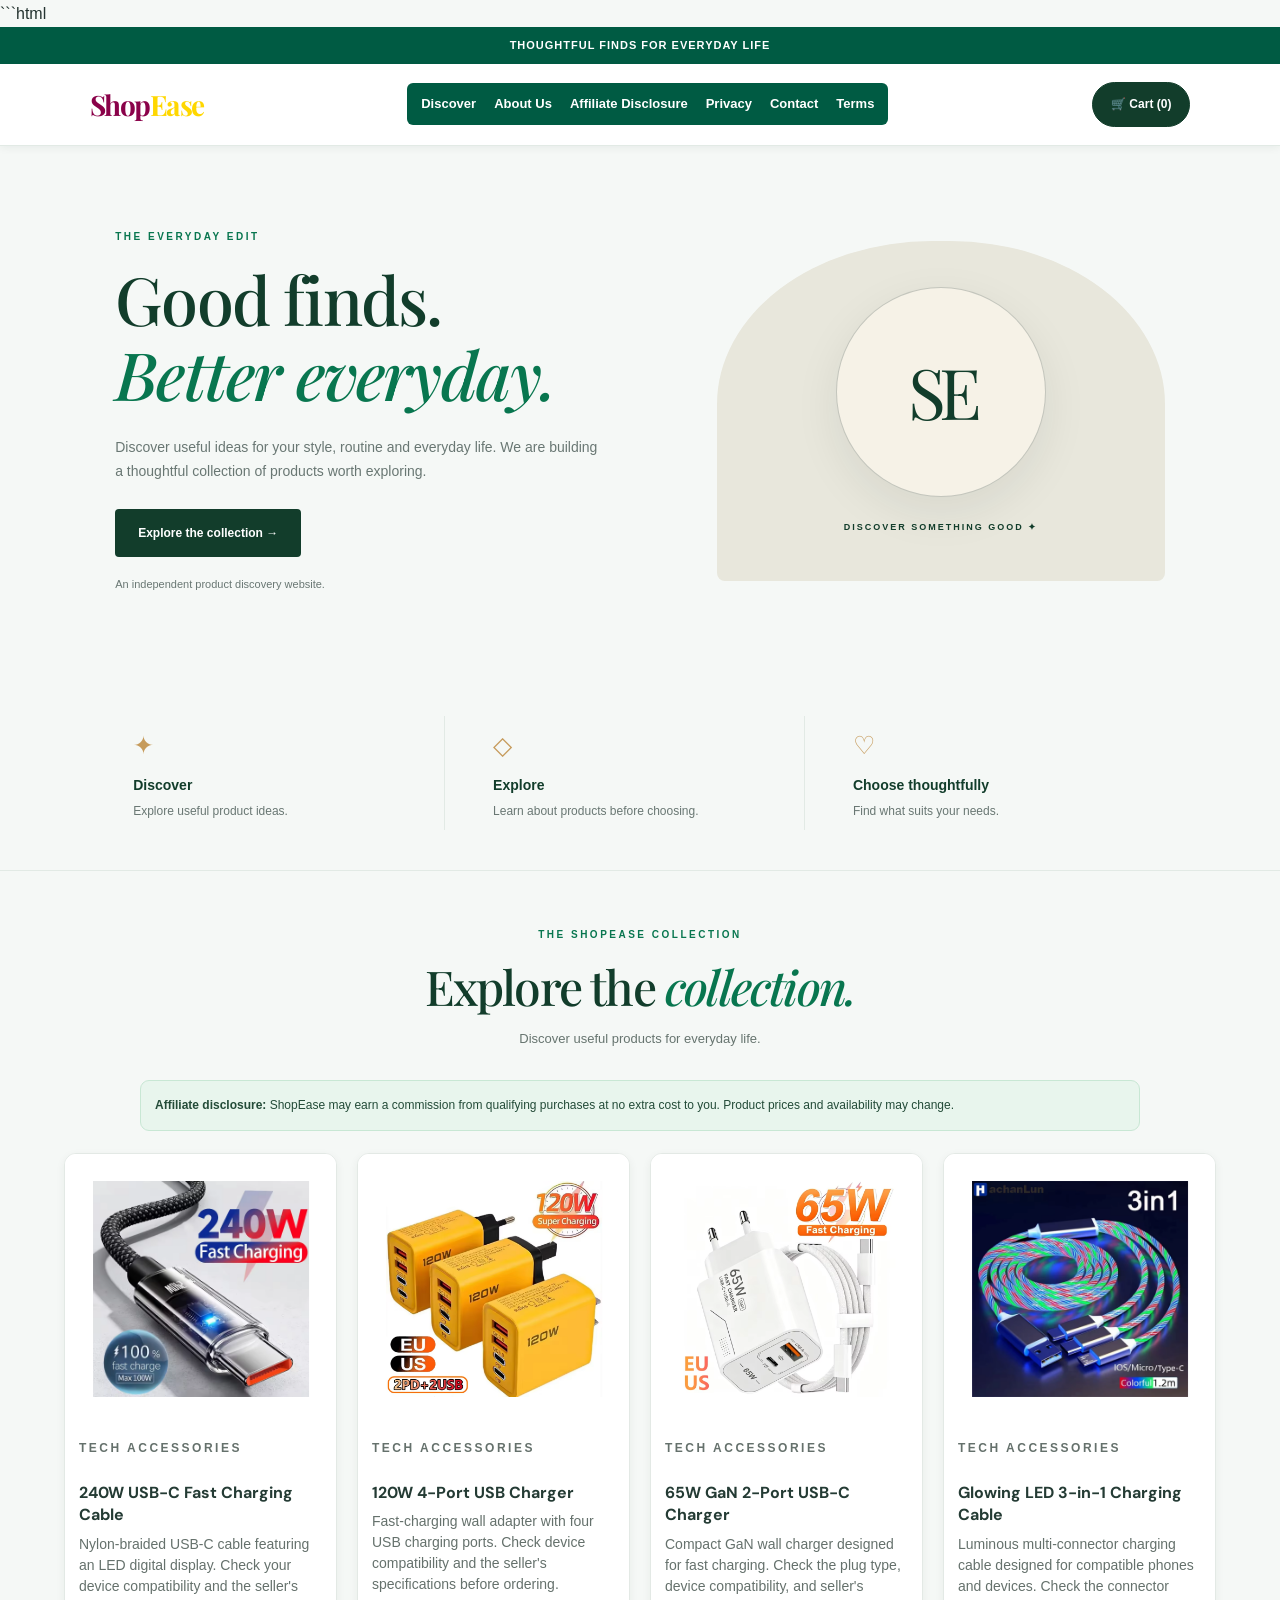
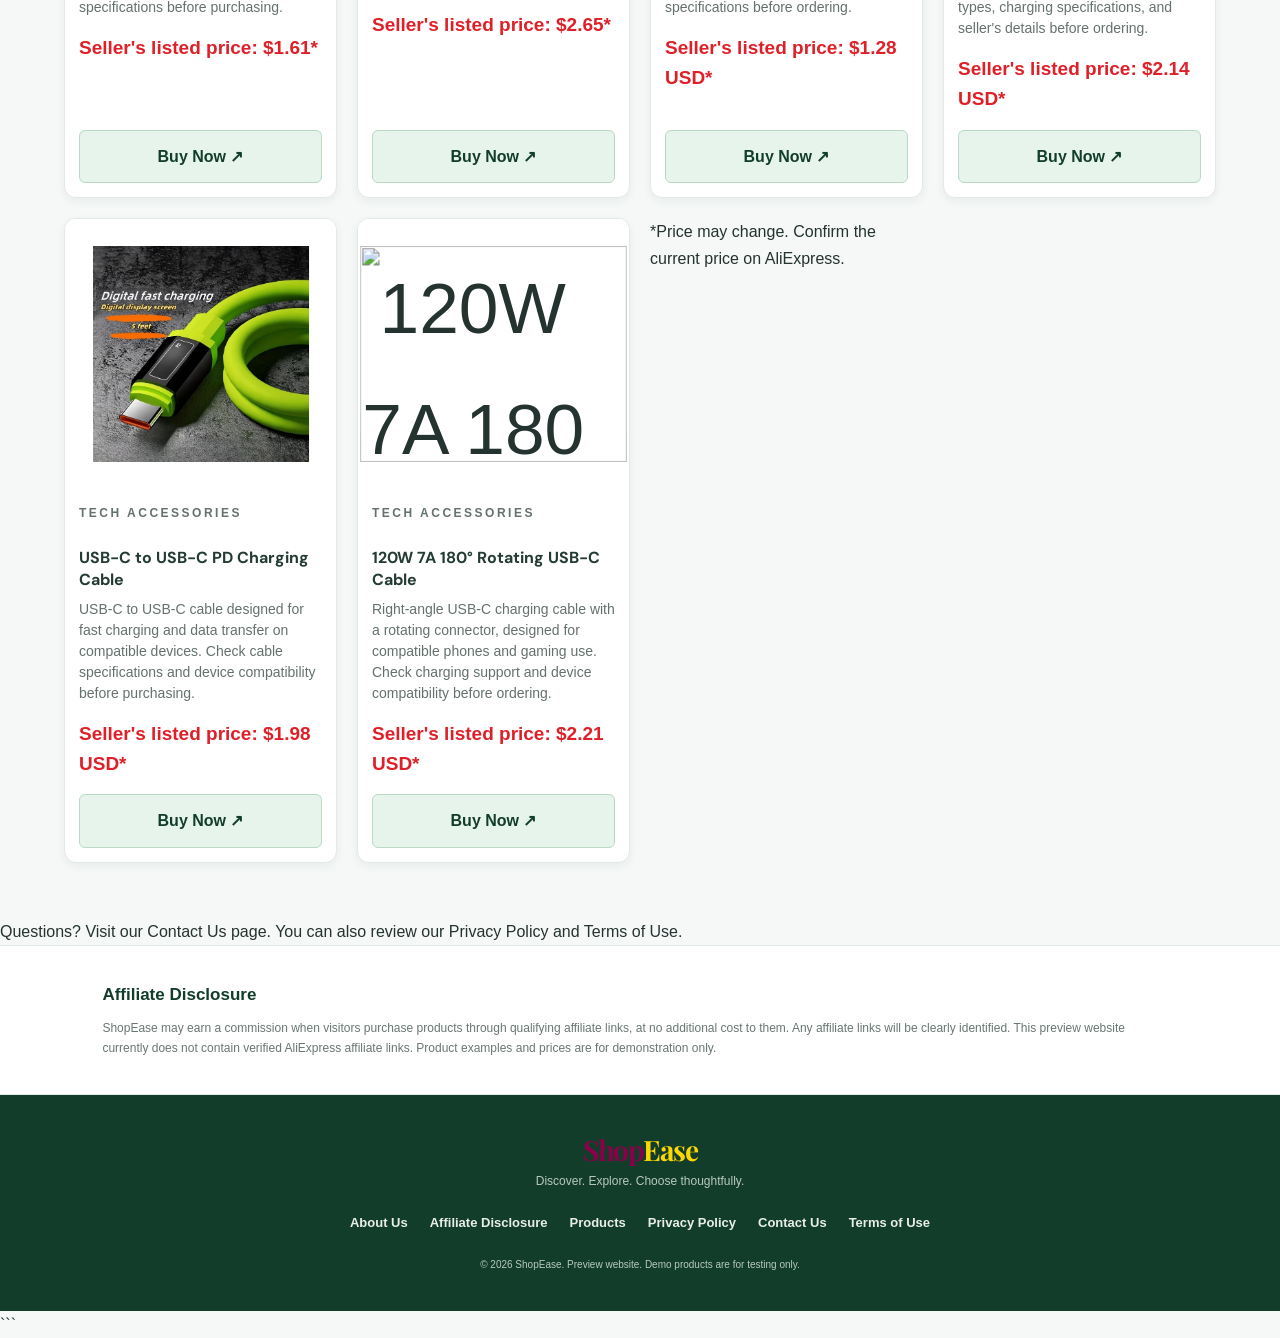
==== index.html @ 6c766655 "Refactor index.html for improved structure" ====
```html
<!DOCTYPE html>
<html lang="en">
<head>
  <meta charset="UTF-8">
  <meta name="viewport" content="width=device-width, initial-scale=1.0">
  <meta name="description" content="Discover useful everyday products with ShopEase. Explore thoughtfully and make informed shopping decisions.">
  <meta name="theme-color" content="#142b2a">
  <title>ShopEase | Discover Better Everyday</title>
  <link rel="stylesheet" href="style.css">
</head>
<body>

  <div class="announcement">
    THOUGHTFUL FINDS FOR EVERYDAY LIFE
  </div>

  <header class="site-header">
    <a class="brand" href="index.html" aria-label="ShopEase Home">
      Shop<span>Ease</span>
    </a>

    <nav aria-label="Main navigation">
      <a href="#products">Discover</a>
      <a href="#about">About Us</a>
      <a href="#disclosure">Affiliate Disclosure</a>
      <a href="privacy.html">Privacy</a>
      <a href="contact.html">Contact</a>
      <a href="terms.html">Terms</a>
    </nav>

    <button id="cart-button" type="button">
      🛒 Cart (<span id="cart-count">0</span>)
    </button>
  </header>

  <main id="home">

    <section class="hero">
      <div class="hero-copy">
        <p class="eyebrow">THE EVERYDAY EDIT</p>
        <h1>Good finds.<br><em>Better everyday.</em></h1>

        <p>
          Discover useful ideas for your style, routine and everyday life.
          We are building a thoughtful collection of products worth exploring.
        </p>

        <a class="primary-link" href="#products">
          Explore the collection →
        </a>

        <p class="hero-note">
          An independent product discovery website.
        </p>
      </div>

      <div class="hero-art" aria-label="ShopEase brand illustration">
        <div class="art-circle">
          <span>SE</span>
        </div>
        <p>DISCOVER SOMETHING GOOD ✦</p>
      </div>
    </section>

    <section class="benefits">
      <div>
        <span>✦</span>
        <h3>Discover</h3>
        <p>Explore useful product ideas.</p>
      </div>
      <div>
        <span>◇</span>
        <h3>Explore</h3>
        <p>Learn about products before choosing.</p>
      </div>
      <div>
        <span>♡</span>
        <h3>Choose thoughtfully</h3>
        <p>Find what suits your needs.</p>
      </div>
    </section>

   
<section class="products-section" id="products">
  <div class="section-heading">
    <p class="eyebrow">THE SHOPEASE COLLECTION</p>
    <h2>Explore the <em>collection.</em></h2>
    <p>Discover useful products for everyday life.</p>
  </div>

  <div class="demo-notice">
    <strong>Affiliate disclosure:</strong>
    ShopEase may earn a commission from qualifying purchases at no
    extra cost to you. Product prices and availability may change.
  </div>

 
<div class="products">

  <!-- Product 1 -->
  <article class="product-card">
    <div class="product-image">
      <img
        src="usb-c-fast-charging-cable.jpg..jpg"
        alt="USB-C nylon charging cable with digital display"
        loading="lazy"
      >
    </div>

    <div class="product-info">
      <p class="eyebrow">TECH ACCESSORIES</p>
      <h3>240W USB-C Fast Charging Cable</h3>

      <p>
        Nylon-braided USB-C cable featuring an LED digital display.
        Check your device compatibility and the seller's specifications
        before purchasing.
      </p>

      <p class="product-price">Seller's listed price: $1.61*</p>

      <a
        class="btn btn-primary"
        href="https://s.click.aliexpress.com/e/_c3KsYI2T"
        target="_blank"
        rel="sponsored nofollow noopener"
      >Buy Now ↗</a>
    </div>
  </article>

  <!-- Product 2 -->
  <article class="product-card">
    <div class="product-image">
      <img
        src="120w-usb-c-charger.jpg"
        alt="120W 4-Port USB Charger"
        loading="lazy"
      >
    </div>

    <div class="product-info">
      <p class="eyebrow">TECH ACCESSORIES</p>
      <h3>120W 4-Port USB Charger</h3>

      <p>
        Fast-charging wall adapter with four USB charging ports.
        Check device compatibility and the seller's specifications
        before ordering.
      </p>

      <p class="product-price">Seller's listed price: $2.65*</p>

      <a
        class="btn btn-primary"
        href="https://s.click.aliexpress.com/e/_c37En4wF"
        target="_blank"
        rel="sponsored nofollow noopener"
      >Buy Now ↗</a>
    </div>
  </article>

  <!-- Add the remaining product cards here, before this closing div -->

<article class="product-card">
  <div class="product-image">
    <img
      src="65w-gan-usb-c-charger.jpg"
      alt="65W GaN 2-Port USB-C Wall Charger"
      loading="lazy"
    >
  </div>

  <div class="product-info">
    <p class="eyebrow">TECH ACCESSORIES</p>
    <h3>65W GaN 2-Port USB-C Charger</h3>

    <p>
      Compact GaN wall charger designed for fast charging.
      Check the plug type, device compatibility, and seller's
      specifications before ordering.
    </p>

    <p class="product-price">Seller's listed price: $1.28 USD*</p>

    <a
      class="btn btn-primary"
      href="https://s.click.aliexpress.com/e/_c30pBwnN"
      target="_blank"
      rel="sponsored nofollow noopener"
    >Buy Now ↗</a>
  </div>
</article>

<article class="product-card">
  <div class="product-image">
   <img
  src="glowing-led-3-in-1-cable.jpg"
  alt="Glowing LED 3-in-1 Fast Charging Cable"
  loading="lazy"
>
  </div>

  <div class="product-info">
    <p class="eyebrow">TECH ACCESSORIES</p>
    <h3>Glowing LED 3-in-1 Charging Cable</h3>

    <p>
      Luminous multi-connector charging cable designed for
      compatible phones and devices. Check the connector types,
      charging specifications, and seller's details before ordering.
    </p>

    <p class="product-price">Seller's listed price: $2.14 USD*</p>

    <a
      class="btn btn-primary"
      href="https://s.click.aliexpress.com/e/_c3IHWozv"
      target="_blank"
      rel="sponsored nofollow noopener"
    >Buy Now ↗</a>
  </div>
</article>

<article class="product-card">
  <div class="product-image">
    <img
      src="usb-c-to-usb-c-pd-cable.png"
      alt="USB-C to USB-C PD Fast Charging Cable"
      loading="lazy"
    >
  </div>

  <div class="product-info">
    <p class="eyebrow">TECH ACCESSORIES</p>
    <h3>USB-C to USB-C PD Charging Cable</h3>

    <p>
      USB-C to USB-C cable designed for fast charging
      and data transfer on compatible devices.
      Check cable specifications and device compatibility
      before purchasing.
    </p>

    <p class="product-price">Seller's listed price: $1.98 USD*</p>

    <a
      class="btn btn-primary"
      href="https://s.click.aliexpress.com/e/_c3pUgsVD"
      target="_blank"
      rel="sponsored nofollow noopener"
    >Buy Now ↗</a>
  </div>
</article>

<!-- Product 6 -->
<article class="product-card">
  <div class="product-image">
    <img
      src="120w-180-degree-usb-c-cable.jpg"
      alt="120W 7A 180 Degree Rotating USB-C Cable"
      loading="lazy"
    >
  </div>

  <div class="product-info">
    <p class="eyebrow">TECH ACCESSORIES</p>
    <h3>120W 7A 180° Rotating USB-C Cable</h3>

    <p>
      Right-angle USB-C charging cable with a rotating connector,
      designed for compatible phones and gaming use.
      Check charging support and device compatibility before ordering.
    </p>

    <p class="product-price">Seller's listed price: $2.21 USD*</p>

    <a
      class="btn btn-primary"
      href="https://s.click.aliexpress.com/e/_c4lh3PcT"
      target="_blank"
      rel="sponsored nofollow noopener"
    >Buy Now ↗</a>
  </div>
</article>


        <p class="product-note">
          *Price may change. Confirm the current price on AliExpress.
        </p>
      </div>
    </article>
  </div>
</section>

      <p>
        Questions? Visit our <a href="contact.html">Contact Us</a> page.
        You can also review our
        <a href="privacy.html">Privacy Policy</a> and
        <a href="terms.html">Terms of Use</a>.
      </p>
    </section>

    <section class="disclosure-section" id="disclosure">
      <h2>Affiliate Disclosure</h2>

      <p>
        ShopEase may earn a commission when visitors purchase products
        through qualifying affiliate links, at no additional cost to them.
        Any affiliate links will be clearly identified.
        This preview website currently does not contain verified
        AliExpress affiliate links. Product examples and prices are
        for demonstration only.
      </p>
    </section>

  </main>

  <aside class="cart-panel" id="cart-panel" hidden>
    <div class="cart-heading">
      <h2>Your Demo Cart</h2>
      <button id="close-cart" type="button" aria-label="Close cart">×</button>
    </div>

    <p class="cart-notice">
      This is a demonstration cart. Checkout and purchases are not available.
    </p>

    <div id="cart-items">Your cart is empty.</div>

    <h3>Total: <span id="cart-total">TSh 0</span></h3>

    <button id="continue-shopping" type="button">
      Continue exploring
    </button>
  </aside>

  <div id="cart-backdrop" class="cart-backdrop" hidden></div>

  <footer class="site-footer">
   
<a class="brand" href="index.html" aria-label="ShopEase Home">
  Shop<span>Ease</span>
</a>


    <p>Discover. Explore. Choose thoughtfully.</p>

    <div class="footer-links">
      <a href="index.html#about">About Us</a>
      <a href="index.html#disclosure">Affiliate Disclosure</a>
      <a href="index.html#products">Products</a>
      <a href="privacy.html">Privacy Policy</a>
      <a href="contact.html">Contact Us</a>
      <a href="terms.html">Terms of Use</a>
    </div>

    <small>
      © 2026 ShopEase. Preview website. Demo products are for testing only.
    </small>
  </footer>

  <script src="script.js"></script>
</body>
</html>
```
---- style.css ----
@import url('https://fonts.googleapis.com/css2?family=DM+Sans:wght@400;500;600;700&family=Playfair+Display:ital,wght@0,500;0,600;0,700;1,500;1,600&display=swap');

:root {
  --sugar: #f1f8dd;
  --teal: #477d70;
  --lemon: #ecbc6b;
  --white: #f7efda;
  --text: #243330;
  --muted: #697773;
  --line: #035352;
  --green: #0f372f;
  --shadow: 0 18px 45px rgba(20, 43, 42, 0.09);
}

* {
  box-sizing: border-box;
  margin: 0;
  padding: 0;
}

html {
  scroll-behavior: smooth;
  scroll-padding-top: 90px;
}

body {
  background: var(--white);
  color: var(--text);
  font-family: "DM Sans", sans-serif;
  line-height: 1.7;
}

a {
  color: inherit;
  text-decoration: none;
}

button {
  font: inherit;
  cursor: pointer;
}

.announcement {
  padding: 9px 16px;
  background: var(--sugar);
  color: #f1f8dd;
  text-align: center;
  font-size: 10px;
  font-weight: 700;
  letter-spacing: 2px;
}

.site-header {
  min-height: 82px;
  padding: 18px 7%;
  display: flex;
  align-items: center;
  justify-content: space-between;
  gap: 25px;
  border-bottom: 1px solid var(--line);
  background: var(--white);
  position: sticky;
  top: 0;
  z-index: 10;
}

.brand {
  font-size: 27px;
  font-weight: 700;
  letter-spacing: -1.5px;
  color: var(--navy);
}

.brand span {
  color: var(--teal);
}

.site-header nav {
  display: flex;
  align-items: center;
  gap: 30px;
}

.site-header nav a,
.site-footer a:not(.brand) {
  font-size: 13px;
  font-weight: 600;
  transition: color 0.2s ease;
}

.site-header nav a:hover,
.site-footer a:hover {
  color: var(--teal);
}

#cart-button {
  border: 1px solid var(--navy);
  border-radius: 30px;
  background: var(--navy);
  color: var(--white);
  padding: 11px 18px;
  font-size: 12px;
  font-weight: 700;
}

.hero {
  min-height: 530px;
  padding: 75px 9%;
  display: grid;
  grid-template-columns: 1.1fr 0.9fr;
  align-items: center;
  gap: 55px;
  background: var(--cream);
}

.hero-copy {
  max-width: 600px;
}

.eyebrow {
  color: var(--teal);
  font-size: 10px;
  font-weight: 700;
  letter-spacing: 2.5px;
  margin-bottom: 17px;
}

.hero h1,
.section-heading h2,
.about-section h2 {
  color: var(--navy);
  font-family: "Playfair Display", Georgia, serif;
  font-size: clamp(42px, 5.2vw, 68px);
  font-weight: 500;
  letter-spacing: -1.8px;
  line-height: 1.12;
}

.hero h1 em,
.section-heading h2 em,
.about-section h2 em {
  color: var(--teal);
  font-weight: 500;
}

.hero-copy > p:not(.eyebrow):not(.hero-note) {
  max-width: 490px;
  margin: 25px 0;
  color: var(--muted);
  font-size: 14px;
}

.primary-link {
  display: inline-block;
  padding: 14px 23px;
  border-radius: 4px;
  background: var(--navy);
  color: var(--white);
  font-size: 12px;
  font-weight: 700;
  transition: background 0.2s, transform 0.2s;
}

.primary-link:hover {
  background: var(--teal);
  transform: translateY(-2px);
}

.hero-note {
  margin-top: 18px;
  color: var(--muted);
  font-size: 11px;
}

.hero-art {
  min-height: 340px;
  display: flex;
  flex-direction: column;
  justify-content: center;
  align-items: center;
  border-radius: 48% 48% 8px 8px;
  background: #e8e7dc;
  overflow: hidden;
}

.art-circle {
  width: 210px;
  height: 210px;
  display: grid;
  place-items: center;
  border: 1px solid rgba(20, 43, 42, 0.22);
  border-radius: 50%;
  background: #f6f2e7;
  box-shadow: 0 15px 45px rgba(20, 43, 42, 0.08);
}

.art-circle span {
  color: var(--navy);
  font-family: "Playfair Display", Georgia, serif;
  font-size: 70px;
  letter-spacing: -7px;
}

.hero-art > p {
  margin-top: 23px;
  color: var(--navy);
  font-size: 9px;
  font-weight: 700;
  letter-spacing: 2px;
}

.benefits {
  display: grid;
  grid-template-columns: repeat(3, 1fr);
  gap: 30px;
  padding: 40px 9%;
  border-bottom: 1px solid var(--line);
}

.benefits > div {
  padding: 8px 18px;
  border-right: 1px solid var(--line);
}

.benefits > div:last-child {
  border-right: none;
}

.benefits span {
  color: var(--gold);
  font-size: 25px;
}

.benefits h3 {
  margin: 8px 0 3px;
  color: var(--navy);
  font-size: 14px;
}

.benefits p {
  color: var(--muted);
  font-size: 12px;
}

.products-section {
  padding: 85px 7%;
  background: #fff;
}

.section-heading {
  max-width: 690px;
  margin: 0 auto 30px;
  text-align: center;
}

.section-heading h2,
.about-section h2 {
  font-size: clamp(34px, 4vw, 48px);
}

.section-heading > p:last-child {
  margin-top: 15px;
  color: var(--muted);
  font-size: 13px;
}

.demo-notice {
  max-width: 1000px;
  margin: 0 auto 28px;
  padding: 14px 18px;
  border: 1px solid #e7dcc6;
  border-radius: 5px;
  background: #fbf7ed;
  color: #64543a;
  font-size: 12px;
}

.products {
  display: grid;
  grid-template-columns: repeat(3, minmax(0, 1fr));
  gap: 25px;
  max-width: 1200px;
  margin: 0 auto;
}

.product-card {
  overflow: hidden;
  border: 1px solid var(--line);
  border-radius: 7px;
  background: var(--white);
  transition: transform 0.25s, box-shadow 0.25s;
}

.product-card:hover {
  transform: translateY(-5px);
  box-shadow: var(--shadow);
}

.product-image {
  min-height: 210px;
  padding: 25px;
  display: flex;
  align-items: center;
  justify-content: center;
  background: var(--cream);
  font-size: 66px;
}

.product-image img {
  width: 100%;
  height: 190px;
  object-fit: contain;
}

.product-info {
  padding: 21px;
}

.product-category {
  color: var(--teal);
  font-size: 10px;
  font-weight: 700;
  letter-spacing: 1.5px;
  text-transform: uppercase;
}

.product-info h3 {
  margin: 7px 0;
  color: var(--navy);
  font-family: "Playfair Display", Georgia, serif;
  font-size: 22px;
  line-height: 1.35;
}

.product-info p {
  color: var(--muted);
  font-size: 12px;
}

.product-price {
  margin: 15px 0;
  color: var(--navy);
  font-size: 18px;
  font-weight: 700;
}

.add-to-cart {
  width: 100%;
  padding: 12px;
  border: 1px solid var(--navy);
  border-radius: 4px;
  background: var(--navy);
  color: var(--white);
  font-size: 12px;
  font-weight: 700;
  transition: background 0.2s;
}

.add-to-cart:hover {
  background: var(--teal);
  border-color: var(--teal);
}

.about-section {
  padding: 85px 10%;
  background: var(--cream);
  text-align: center;
}

.about-section > p:not(.eyebrow) {
  max-width: 730px;
  margin: 22px auto 0;
  color: var(--muted);
  font-size: 14px;
}

.disclosure-section {
  padding: 35px 8%;
  border-top: 1px solid var(--line);
  border-bottom: 1px solid var(--line);
  background: #fff;
}

.disclosure-section h2 {
  margin-bottom: 8px;
  color: var(--navy);
  font-size: 17px;
}

.disclosure-section p {
  max-width: 1050px;
  color: var(--muted);
  font-size: 12px;
}

.cart-panel {
  position: fixed;
  top: 0;
  right: 0;
  z-index: 30;
  width: min(420px, 100%);
  height: 100vh;
  padding: 27px;
  overflow-y: auto;
  background: var(--white);
  box-shadow: -15px 0 45px rgba(0, 0, 0, 0.12);
}

.cart-heading {
  display: flex;
  align-items: center;
  justify-content: space-between;
  gap: 20px;
}

.cart-heading h2 {
  color: var(--navy);
  font-family: "Playfair Display", Georgia, serif;
}

#close-cart {
  border: none;
  background: transparent;
  color: var(--navy);
  font-size: 30px;
}

.cart-notice {
  margin: 17px 0;
  padding: 12px;
  border-radius: 4px;
  background: var(--cream);
  color: var(--muted);
  font-size: 11px;
}

#cart-items {
  padding: 15px 0;
  color: var(--muted);
  font-size: 13px;
}

.cart-item {
  display: flex;
  justify-content: space-between;
  align-items: center;
  gap: 15px;
  padding: 13px 0;
  border-bottom: 1px solid var(--line);
}

.cart-item h4 {
  color: var(--navy);
  font-size: 13px;
}

.cart-item p {
  color: var(--muted);
  font-size: 12px;
}

.cart-item button {
  padding: 5px 9px;
  border: 1px solid var(--line);
  border-radius: 4px;
  background: white;
  color: var(--navy);
}

.cart-panel > h3 {
  margin: 18px 0;
  color: var(--navy);
  font-size: 15px;
}

#continue-shopping {
  width: 100%;
  padding: 12px;
  border: none;
  border-radius: 4px;
  background: var(--navy);
  color: white;
  font-weight: 700;
}

.cart-backdrop:not([hidden]) {
  position: fixed;
  inset: 0;
  z-index: 20;
  display: block;
  background: rgba(12, 25, 24, 0.42);
}

.site-footer {
  padding: 38px 7%;
  background: var(--navy);
  color: #e9eee9;
  text-align: center;
}

.site-footer .brand {
  color: var(--white);
}

.site-footer .brand span {
  color: #a6c6b7;
}

.site-footer > p {
  margin: 5px 0 17px;
  color: #b9c9c2;
  font-size: 12px;
}

.site-footer > div {
  display: flex;
  justify-content: center;
  flex-wrap: wrap;
  gap: 22px;
  margin-bottom: 22px;
}

.site-footer a:not(.brand) {
  color: #e9eee9;
}

.site-footer small {
  color: #b9c9c2;
  font-size: 10px;
}

[hidden] {
  display: none !important;
}

@media (max-width: 850px) {
  .site-header {
    padding: 16px 5%;
    flex-wrap: wrap;
  }

  .site-header nav {
    order: 3;
    width: 100%;
    justify-content: center;
    gap: 22px;
  }

  .hero {
    padding: 60px 7%;
    gap: 30px;
  }

  .hero-art {
    min-height: 280px;
  }

  .art-circle {
    width: 160px;
    height: 160px;
  }

  .art-circle span {
    font-size: 55px;
  }

  .products {
    grid-template-columns: repeat(2, minmax(0, 1fr));
  }
}

@media (max-width: 560px) {
  .announcement {
    font-size: 8px;
    letter-spacing: 1.4px;
  }

  .site-header {
    gap: 12px;
  }

  .brand {
    font-size: 24px;
  }

  #cart-button {
    padding: 9px 12px;
  }

  .site-header nav {
    gap: 15px;
  }

  .site-header nav a {
    font-size: 11px;
  }

  .hero {
    grid-template-columns: 1fr;
    padding: 48px 7%;
  }

  .hero h1 {
    font-size: 48px;
  }

  .hero-art {
    min-height: 250px;
    border-radius: 45% 45% 6px 6px;
  }

  .benefits {
    grid-template-columns: 1fr;
    gap: 12px;
    padding: 30px 7%;
  }

  .benefits > div {
    padding: 12px 5px;
    border-right: none;
    border-bottom: 1px solid var(--line);
  }

  .benefits > div:last-child {
    border-bottom: none;
  }

  .products-section {
    padding: 55px 6%;
  }

  .products {
    grid-template-columns: 1fr;
  }

  .product-image {
    min-height: 190px;
  }

  .about-section {
    padding: 60px 7%;
  }

  .disclosure-section {
    padding: 30px 7%;
  }

  .site-footer {
    padding: 35px 6%;
  }
}
```css
/* ShopEase premium legal pages and shared footer */

.legal-page {
  width: min(900px, calc(100% - 40px));
  margin: 0 auto;
  padding: 76px 0 88px;
  color: var(--text, #263431);
  line-height: 1.8;
}

.legal-page > .eyebrow {
  color: var(--teal, #477d70);
  font-size: 0.78rem;
  font-weight: 700;
  letter-spacing: 0.16em;
  text-transform: uppercase;
}

.legal-page h1 {
  margin: 12px 0 16px;
  color: var(--navy, #142b2a);
  font-family: "Playfair Display", Georgia, serif;
  font-size: clamp(2.5rem, 6vw, 4.5rem);
  line-height: 1.12;
}

.legal-page h1 em {
  color: var(--teal, #477d70);
  font-weight: 400;
}

.legal-page > p {
  margin: 18px 0;
}

.legal-page h2 {
  margin: 38px 0 10px;
  color: var(--navy, #142b2a);
  font-family: "Playfair Display", Georgia, serif;
  font-size: clamp(1.35rem, 3vw, 1.8rem);
  line-height: 1.35;
}

.legal-page h3 {
  color: var(--navy, #142b2a);
}

.legal-page ul {
  padding-left: 24px;
}

.legal-page li {
  margin: 8px 0;
}

.legal-page a:not(.primary-link) {
  color: var(--teal, #477d70);
  text-decoration-thickness: 1px;
  text-underline-offset: 4px;
}

.legal-page a:not(.primary-link):hover {
  color: var(--gold, #c69b5b);
}

.legal-page section {
  margin: 32px 0;
}

.legal-page .primary-link {
  display: inline-block;
  margin-top: 16px;
}

.footer-links {
  display: flex;
  flex-wrap: wrap;
  justify-content: center;
  gap: 12px 24px;
  margin: 20px 0;
}

.footer-links a {
  text-decoration: none;
  transition: color 0.2s ease;
}

.footer-links a:hover {
  color: var(--gold, #c69b5b);
}

.site-footer .brand {
  display: inline-block;
  text-decoration: none;
}

.site-footer small {
  display: block;
  line-height: 1.7;
}

.site-header nav a {
  text-underline-offset: 5px;
}

.brand span {
  color: var(--gold, #c69b5b);
}

.contact-page section {
  padding: 8px 0 20px;
  border-bottom: 1px solid var(--line, #e4e6e0);
}

@media (max-width: 700px) {
  .legal-page {
    width: calc(100% - 32px);
    padding: 48px 0 60px;
  }

  .site-header {
    flex-wrap: wrap;
    gap: 14px;
  }

  .site-header nav {
    display: flex;
    flex-wrap: wrap;
    gap: 10px 16px;
  }

  .footer-links {
    gap: 14px 18px;
  }
}
```
.brand-logo {
  display: block;
  width: 155px;
  max-width: 100%;
  height: auto;
}

.site-header .brand,
.site-footer .brand {
  display: inline-flex;
  align-items: center;
  text-decoration: none;
}

@media (max-width: 480px) {
  .brand-logo {
    width: 165px;
  }
}

/* ShopEase logo sizing on all pages */
.site-header .brand-logo,
.site-footer .brand-logo,
.legal-page .brand-logo {
  display: block;
  width: 120px;
  max-width: 100%;
  height: auto;
  object-fit: contain;
}

/* Keep logo aligned correctly */
.site-header .brand,
.site-footer .brand {
  display: inline-flex;
  align-items: center;
  flex-shrink: 0;
}

/* Smaller logo on mobile screens */
@media (max-width: 480px) {
  .site-header .brand-logo,
  .site-footer .brand-logo,
  .legal-page .brand-logo {
    width: 135px;
  }
}

/* ShopEase logo - clean and consistent */
.site-header .brand,
.site-footer .brand,
.legal-page .brand {
  display: inline-flex;
  align-items: center;
  justify-content: flex-start;
  width: auto;
  height: auto;
  padding: 0;
  margin: 0;
  border: 0;
  outline: 0;
  background: transparent;
  text-decoration: none;
  flex-shrink: 0;
}

.site-header .brand-logo,
.site-footer .brand-logo,
.legal-page .brand-logo {
  display: block;
  width: 165px;
  height: auto;
  max-width: 100%;
  object-fit: contain;
  border: 0;
  outline: 0;
  box-shadow: none;
}

@media (max-width: 480px) {
  .site-header .brand-logo,
  .site-footer .brand-logo,
  .legal-page .brand-logo {
    width: 135px;
  }
}

/* ShopEase text-only brand */
.site-header .brand,
.site-footer .brand,
.legal-page .brand {
  display: inline-flex;
  align-items: center;
  width: auto;
  height: auto;
  padding: 0;
  border: none;
  outline: none;
  background: transparent;
  box-shadow: none;
  text-decoration: none;
  font-family: "Playfair Display", Georgia, serif;
  font-size: 28px;
  font-weight: 700;
  line-height: 1.2;
  color: #142b2a;
}

.site-header .brand span,
.site-footer .brand span,
.legal-page .brand span {
  color: #c69b5b;
}

.site-header .brand-logo,
.site-footer .brand-logo,
.legal-page .brand-logo {
  display: none;
}

@media (max-width: 480px) {
  .site-header .brand,
  .site-footer .brand,
  .legal-page .brand {
    font-size: 24px;
  }
}

/* ShopEase brand - midnight merlot text for better contrast */
.site-header .brand,
.site-footer .brand,
.legal-page .brand {
  color: #8a0149 !important;
  text-decoration: none;
}

/* Make ShopEase product images larger */
.product-image {
  width: 100%;
  min-height: 280px;
  display: flex;
  align-items: center;
  justify-content: center;
  overflow: hidden;
}

.product-image img {
  width: 100%;
  height: 280px;
  object-fit: contain;
  display: block;
  transform: scale(1.15);
}

.site-header .brand span,
.site-footer .brand span,
.legal-page .brand span {
  color: #FFD700 !important;
}

/* ShopEase price: bold red */
.product-price {
  color: #e00000 !important;
  font-weight: 1000 !important;
}

/* Buy Now: bold mandarin orange */
.product-info .btn {
  color: #eb6637 !important;
  font-weight: 1000 !important;
}

/* ===== ShopEase Premium Store Design ===== */

:root {
  --shop-green: #005b43;
  --shop-dark-green: #123d2b;
  --shop-bright-green: #078746;
  --shop-red: #e51b23;
  --shop-cream: #f7f9f8;
  --shop-border: #e2ece8;
}

/* Main background */
body {
  background: var(--shop-cream);
  color: #f3e8bc;
  font-family: Arial, Helvetica, sans-serif;
}

/* Header */
.site-header {
  background: #ffffff;
  border-bottom: 1px solid var(--shop-border);
  box-shadow: 0 2px 8px rgba(0, 50, 35, 0.06);
}

/* Navigation links */
nav,
.site-nav {
  background: var(--shop-green);
}

nav a,
.site-nav a {
  color: #ffffff;
  font-weight: 700;
  text-decoration: none;
}

nav a:hover,
.site-nav a:hover {
  color: #a7f3c4;
}

/* Product section */
.products-section {
  padding: 36px 20px;
}

.section-heading h2 {
  color: var(--shop-dark-green);
}

.section-heading > p:not(.eyebrow) {
  color: #66746f;
}

/* Product grid */
.products,
#product-list {
  display: grid;
  grid-template-columns: repeat(4, minmax(0, 1fr));
  gap: 18px;
  align-items: stretch;
}

/* Product cards */
.product-card {
  background: #ffffff;
  border: 1px solid var(--shop-border);
  border-radius: 12px;
  overflow: hidden;
  box-shadow: 0 3px 12px rgba(0, 65, 45, 0.06);
  transition: transform 0.2s ease, box-shadow 0.2s ease;
}

.product-card:hover {
  transform: translateY(-3px);
  box-shadow: 0 8px 22px rgba(0, 65, 45, 0.12);
}

/* Product images */
.product-image {
  background: #ffffff;
  width: 100%;
  min-height: 220px;
  display: flex;
  justify-content: center;
  align-items: center;
  overflow: hidden;
}

.product-image img {
  width: 100%;
  height: 220px;
  object-fit: contain;
  display: block;
  transform: scale(1.08);
}

/* Product information */
.product-info {
  padding: 14px;
}

.product-info h3 {
  color: #243b34;
  font-size: 16px;
  line-height: 1.45;
  font-weight: 700;
}

.product-info p {
  line-height: 1.6;
}

/* Price: bold red */
.product-price {
  color: var(--shop-red) !important;
  font-size: 20px;
  font-weight: 800 !important;
}

/* Buy Now: bold latte froth */
.product-info .btn,
.product-info a.btn {
  display: inline-block;
  background: var(--shop-bright-green);
  color: #123d2b !important;
  font-weight: 800 !important;
  text-align: center;
  text-decoration: none;
  border-radius: 7px;
  padding: 12px 18px;
  transition: background 0.2s ease;
}

.product-info .btn:hover,
.product-info a.btn:hover {
  background: #c9f2d9;
}

/* Notices */
.demo-notice {
  background: #e8f5ed;
  border: 1px solid #c8e7d4;
  border-radius: 9px;
  padding: 14px;
  color: #234b38;
  margin-bottom: 22px;
}

/* Mobile layout */
@media (max-width: 1000px) {
  .products,
  #product-list {
    grid-template-columns: repeat(3, minmax(0, 1fr));
  }
}

@media (max-width: 700px) {
  .products,
  #product-list {
    grid-template-columns: repeat(2, minmax(0, 1fr));
    gap: 12px;
  }

  .products-section {
    padding: 24px 12px;
  }

  .product-image,
  .product-image img {
    min-height: 160px;
    height: 160px;
  }

  .product-info {
    padding: 10px;
  }

  .product-info h3 {
    font-size: 14px;
  }

  .product-price {
    font-size: 17px;
  }
}

/* ===== ShopEase final style corrections ===== */

:root {
  --white: #ffffff;
  --cream: #f5f8f6;
  --navy: #123d2b;
  --teal: #08764f;
  --green: #005b43;
  --gold: #c69b5b;
  --text: #243330;
  --muted: #697773;
  --line: #e2eae5;
}

/* Clean white and light background */
body {
  background: #f5f8f6;
  color: #243330;
}

/* Top announcement bar */
.announcement {
  background: #005b43;
  color: #ffffff;
  font-size: 11px;
  letter-spacing: 1px;
}

/* White header and green navigation */
.site-header {
  background: #ffffff;
  border-bottom: 1px solid #e2eae5;
}

.site-header nav {
  background: #005b43;
  padding: 10px 14px;
  border-radius: 6px;
  gap: 18px;
}

.site-header nav a {
  color: #ffffff;
  font-weight: 700;
}

.site-header nav a:hover {
  color: #c9f2d9;
}

/* Product collection layout */
.products-section {
  background: #f5f8f6;
  padding: 55px 5%;
}

.products {
  grid-template-columns: repeat(4, minmax(0, 1fr));
  gap: 18px;
  max-width: 1400px;
}

.product-card {
  background: #ffffff;
  border: 1px solid #e3e9e5;
  border-radius: 8px;
  box-shadow: 0 3px 10px rgba(0, 50, 35, 0.06);
}

.product-card:hover {
  transform: translateY(-3px);
  box-shadow: 0 7px 18px rgba(0, 50, 35, 0.12);
}

/* Product photos */
.product-image {
  background: #ffffff;
  min-height: 230px;
  padding: 12px;
}

.product-image img {
  width: 100%;
  height: 230px;
  object-fit: contain;
  transform: scale(1.08);
}

/* Product name and description */
.product-info {
  padding: 15px;
}

.product-info h3 {
  color: #243b34;
  font-family: "DM Sans", Arial, sans-serif;
  font-size: 16px;
  font-weight: 700;
  line-height: 1.4;
}

.product-info p {
  color: #65716c;
}

/* Bold red price */
.product-info .product-price {
  color: #df2028 !important;
  font-size: 19px;
  font-weight: 800 !important;
}

/* Buy Now: bold dark-green text */
.product-info a.btn {
  display: block;
  width: 100%;
  padding: 12px;
  background: #e7f4eb;
  color: #123d2b !important;
  border: 1px solid #b9d9c4;
  border-radius: 6px;
  text-align: center;
  font-weight: 800 !important;
}

.product-info a.btn:hover {
  background: #cce9d6;
}

/* Responsive product grid */
@media (max-width: 1000px) {
  .products {
    grid-template-columns: repeat(3, minmax(0, 1fr));
  }
}

@media (max-width: 700px) {
  .products {
    grid-template-columns: repeat(2, minmax(0, 1fr));
    gap: 12px;
  }

  .products-section {
    padding: 30px 12px;
  }

  .product-image,
  .product-image img {
    min-height: 160px;
    height: 160px;
  }

  .product-info {
    padding: 10px;
  }

  .product-info h3 {
    font-size: 14px;
  }

  .product-info .product-price {
    font-size: 16px;
  }

  .site-header nav {
    flex-wrap: wrap;
    justify-content: center;
    gap: 10px 14px;
  }
}

/* ShopEase responsive product grid */
.products {
  display: grid;
  grid-template-columns: repeat(4, minmax(0, 1fr));
  gap: 20px;
  align-items: stretch;
}

.product-card {
  display: flex;
  flex-direction: column;
  min-width: 0;
  height: 100%;
  overflow: hidden;
  border-radius: 12px;
}

.product-image {
  width: 100%;
  aspect-ratio: 1 / 1;
  overflow: hidden;
}

.product-image img {
  display: block;
  width: 100%;
  height: 100%;
  object-fit: contain;
}

.product-info {
  display: flex;
  flex: 1;
  flex-direction: column;
  padding: 14px;
}

.product-info .btn {
  margin-top: auto;
  text-align: center;
}

.product-info h3 {
  font-size: 16px;
  line-height: 1.4;
}

.product-info > p:not(.eyebrow):not(.product-category):not(.product-price) {
  font-size: 14px;
  line-height: 1.5;
}

.product-price {
  font-weight: 700;
  color: #c62828;
}

@media (max-width: 900px) {
  .products {
    grid-template-columns: repeat(2, minmax(0, 1fr));
    gap: 14px;
  }

  .product-info {
    padding: 10px;
  }
}

@media (max-width: 360px) {
  .products {
    gap: 10px;
  }

  .product-info h3 {
    font-size: 14px;
  }
}

/* ShopEase grid override */
div.products {
  display: grid !important;
  grid-template-columns: repeat(4, minmax(0, 1fr)) !important;
  gap: 20px !important;
  width: 100%;
  align-items: stretch;
}

div.products > article.product-card {
  display: flex !important;
  flex-direction: column;
  width: 100% !important;
  max-width: none !important;
  min-width: 0;
  margin: 0 !important;
  box-sizing: border-box;
}

div.products > article.product-card .product-image img {
  width: 100%;
  height: 200px;
  object-fit: contain;
}

@media (max-width: 900px) {
  div.products {
    grid-template-columns: repeat(2, minmax(0, 1fr)) !important;
    gap: 14px !important;
  }
}

@media (max-width: 360px) {
  div.products {
    gap: 10px !important;
  }
}
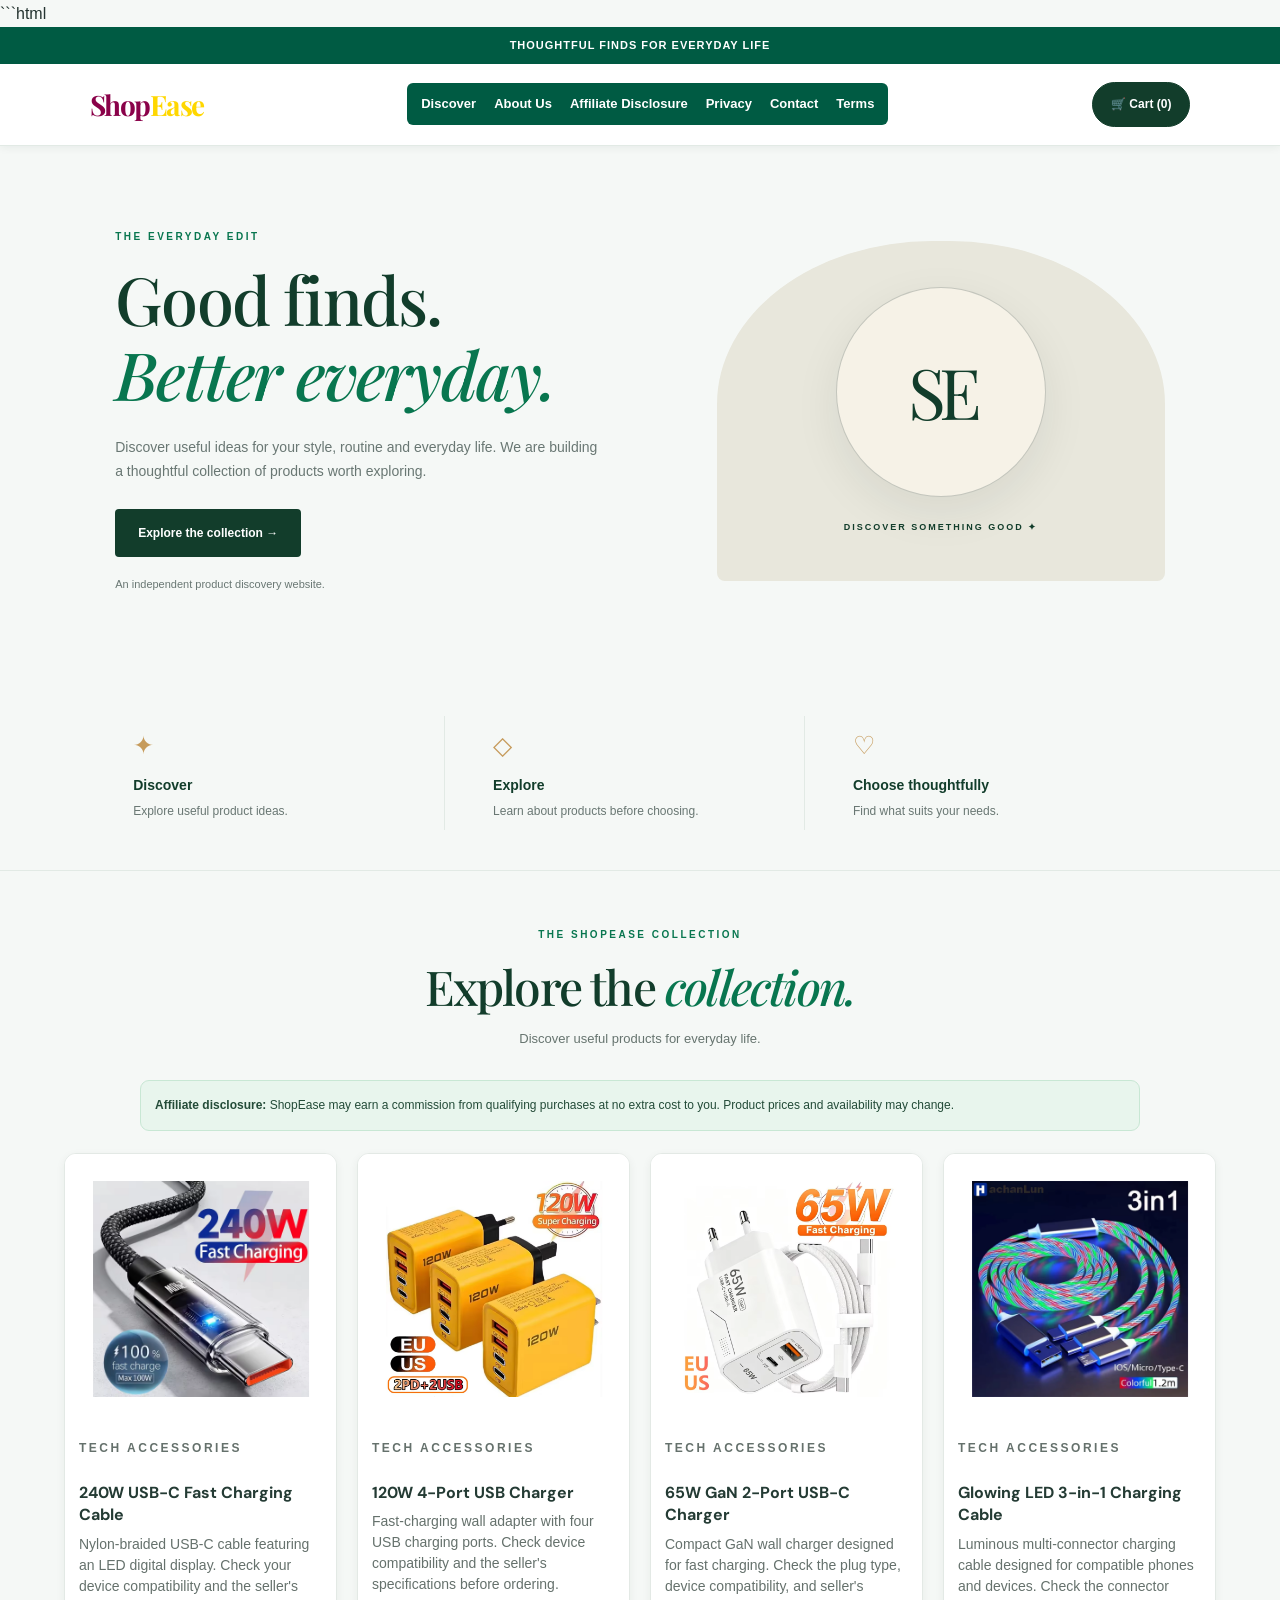
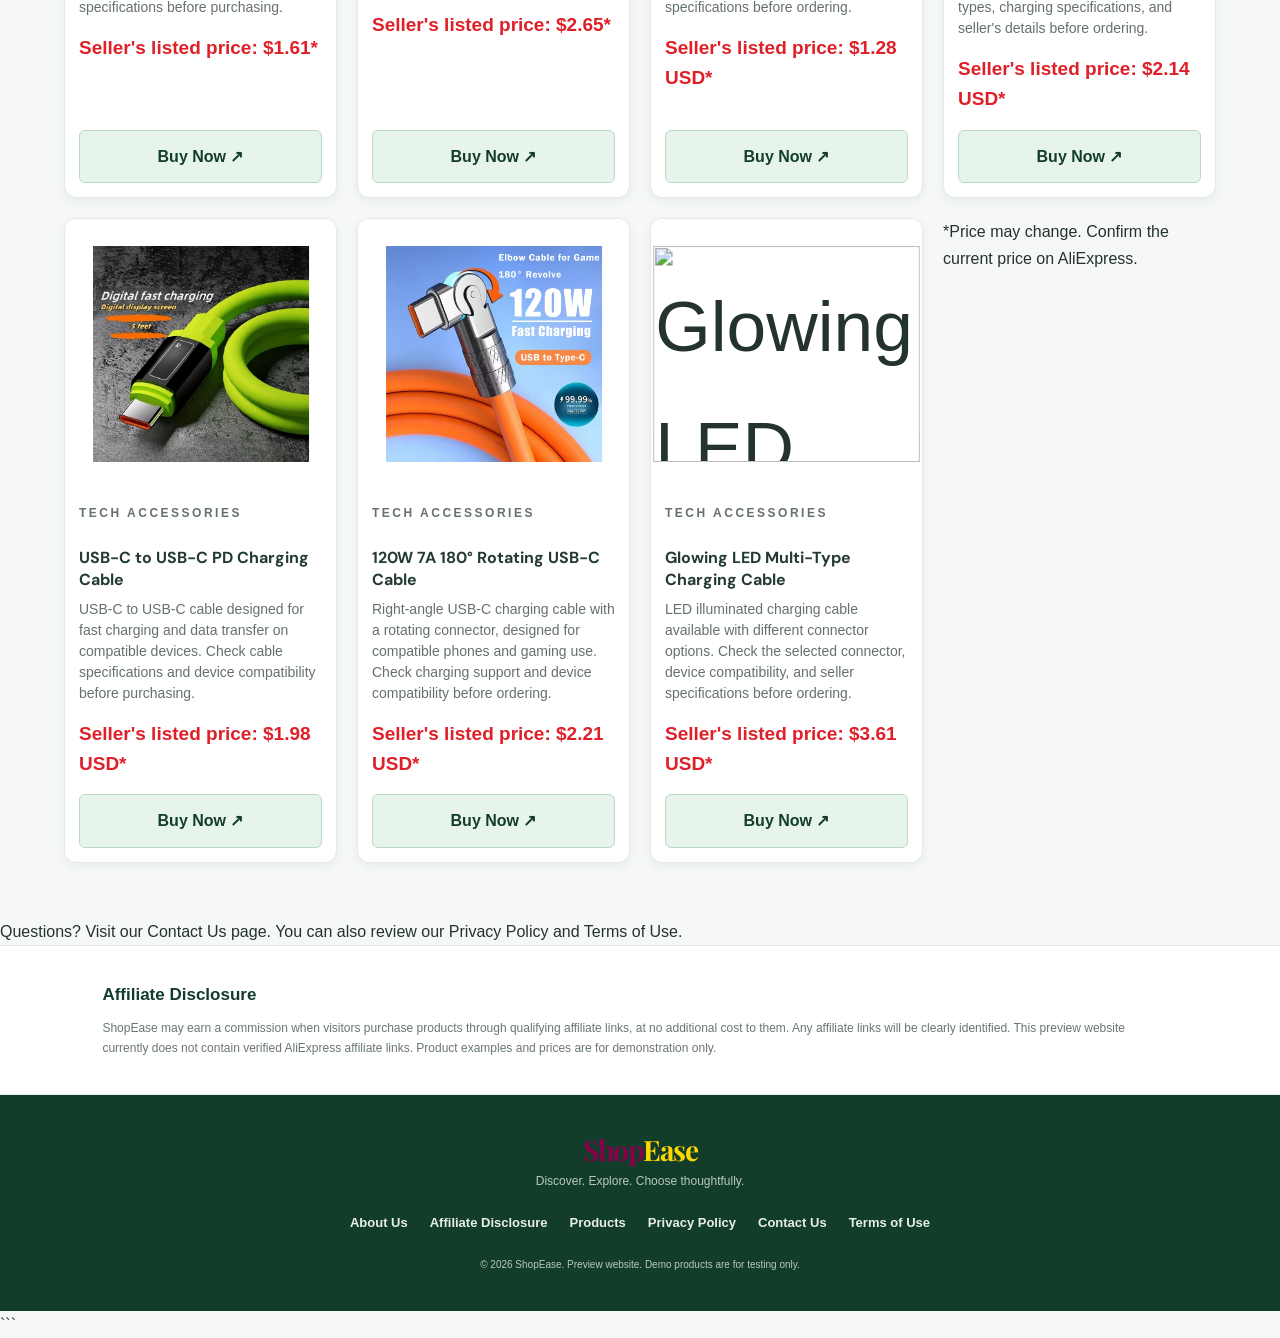
==== commit 18442951: "Update index.html" ====
--- a/index.html
+++ b/index.html
@@ -284,6 +284,37 @@
   </div>
 </article>
 
+<!-- Product 7 -->
+<article class="product-card">
+  <div class="product-image">
+    <img
+      src="glowing-led-multi-type-cable.jpg"
+      alt="Glowing LED Multi-Type Charging Cable"
+      loading="lazy"
+    >
+  </div>
+
+  <div class="product-info">
+    <p class="eyebrow">TECH ACCESSORIES</p>
+    <h3>Glowing LED Multi-Type Charging Cable</h3>
+
+    <p>
+      LED illuminated charging cable available with different
+      connector options. Check the selected connector, device
+      compatibility, and seller specifications before ordering.
+    </p>
+
+    <p class="product-price">Seller's listed price: $3.61 USD*</p>
+
+    <a
+      class="btn btn-primary"
+      href="https://s.click.aliexpress.com/e/_c3kOPV3d"
+      target="_blank"
+      rel="sponsored nofollow noopener"
+    >Buy Now ↗</a>
+  </div>
+</article>
+
 
         <p class="product-note">
           *Price may change. Confirm the current price on AliExpress.
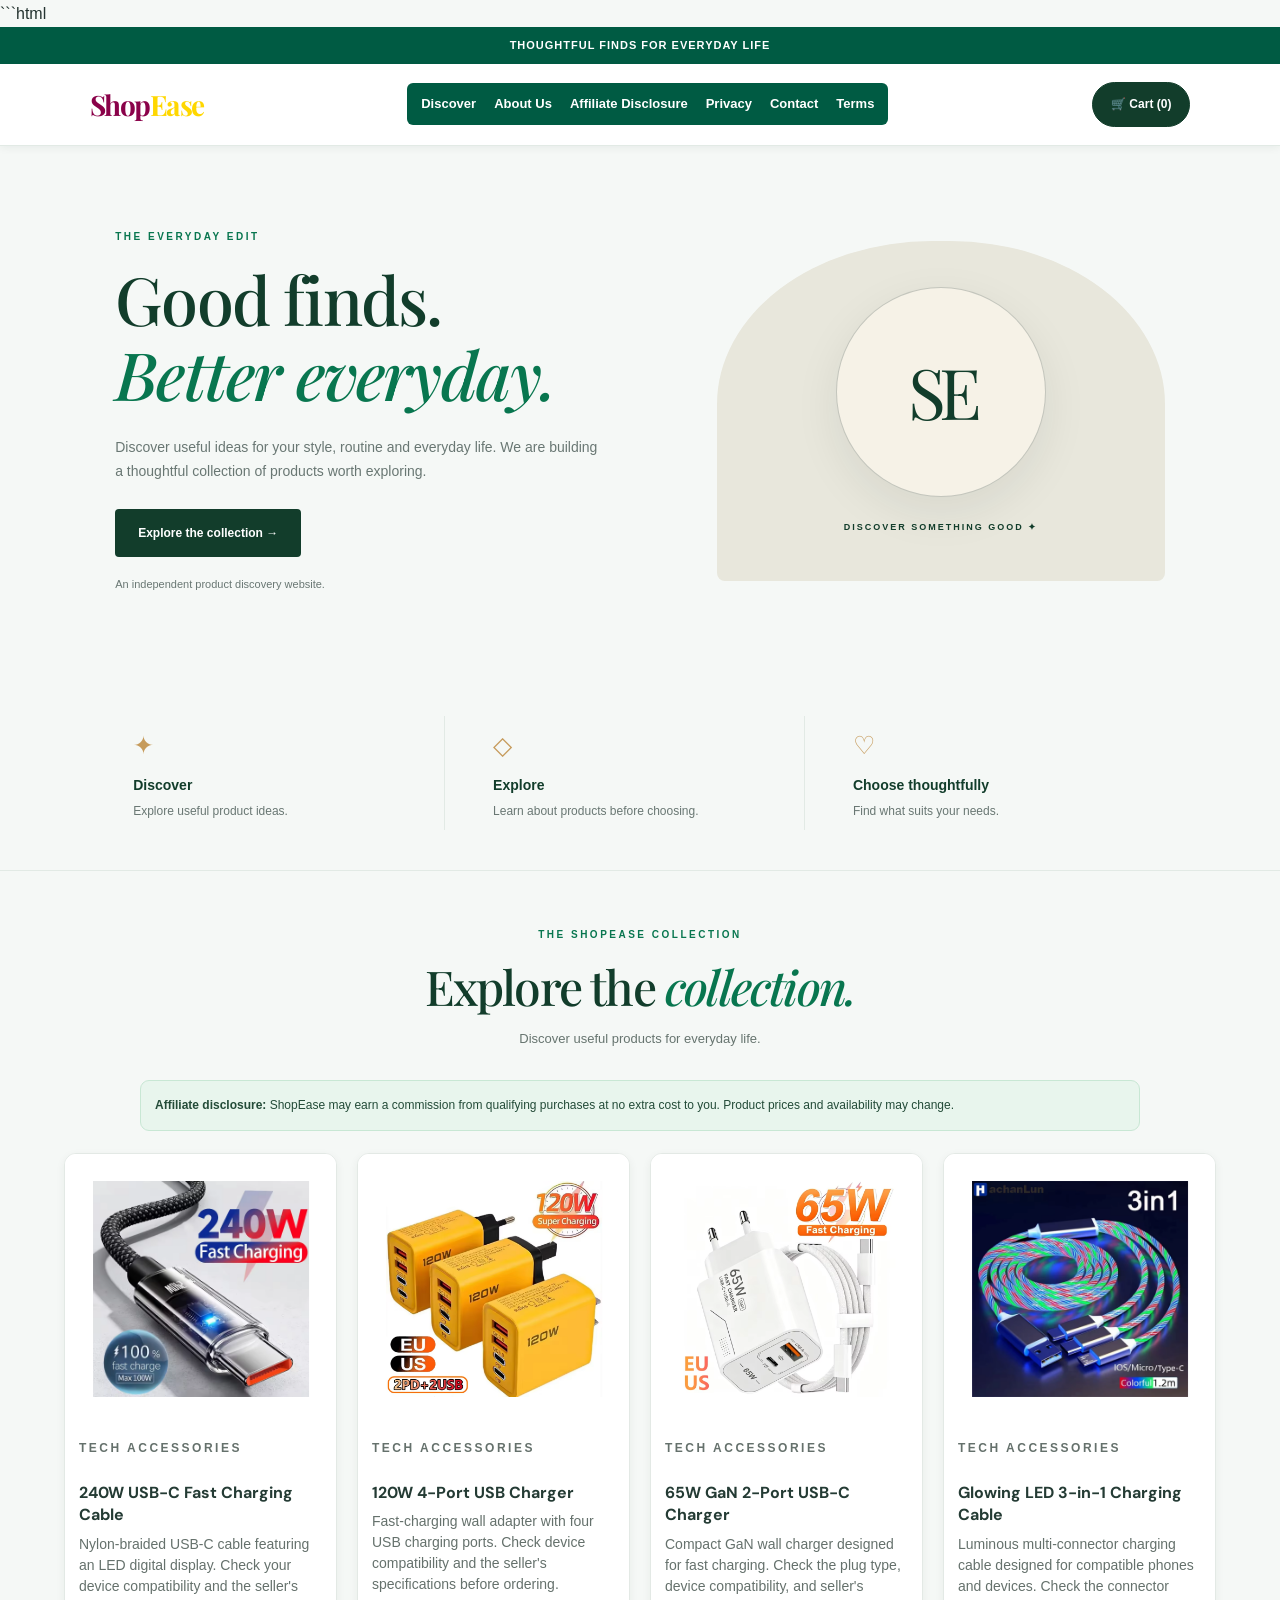
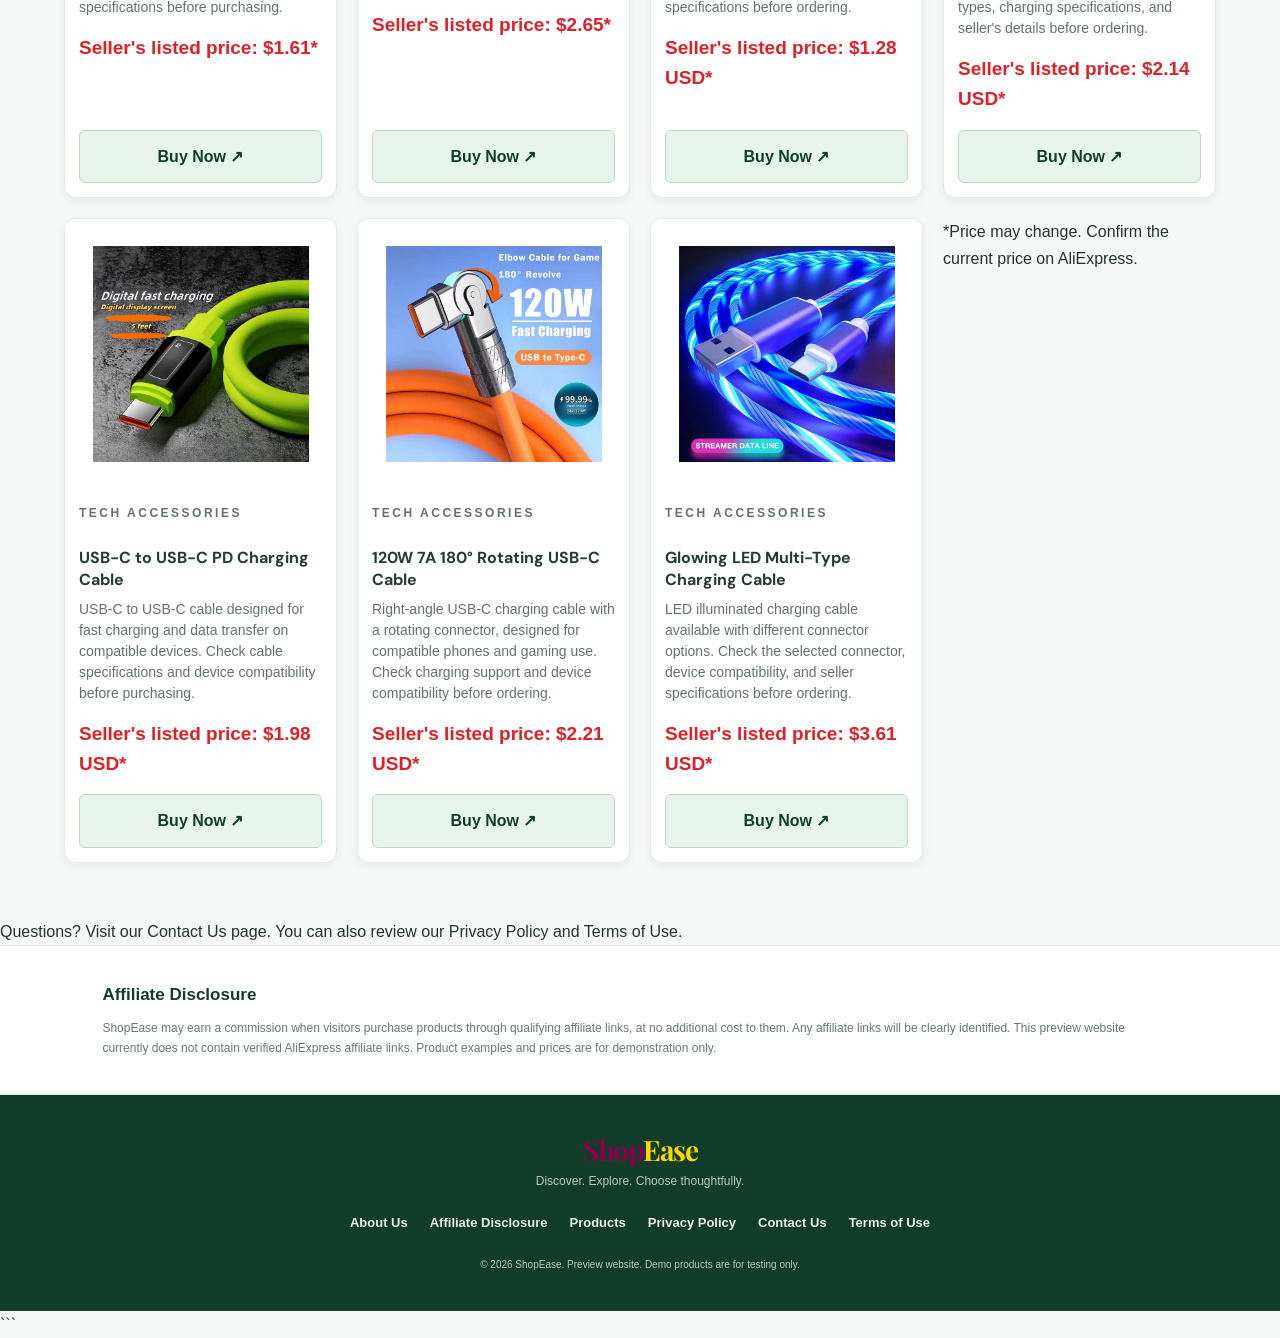
==== commit be78c784: "Refactor index.html for improved structure and content" ====
--- a/index.html
+++ b/index.html
@@ -288,7 +288,7 @@
 <article class="product-card">
   <div class="product-image">
     <img
-      src="glowing-led-multi-type-cable.jpg"
+      src="glowing-led-multi-type-cable.png"
       alt="Glowing LED Multi-Type Charging Cable"
       loading="lazy"
     >
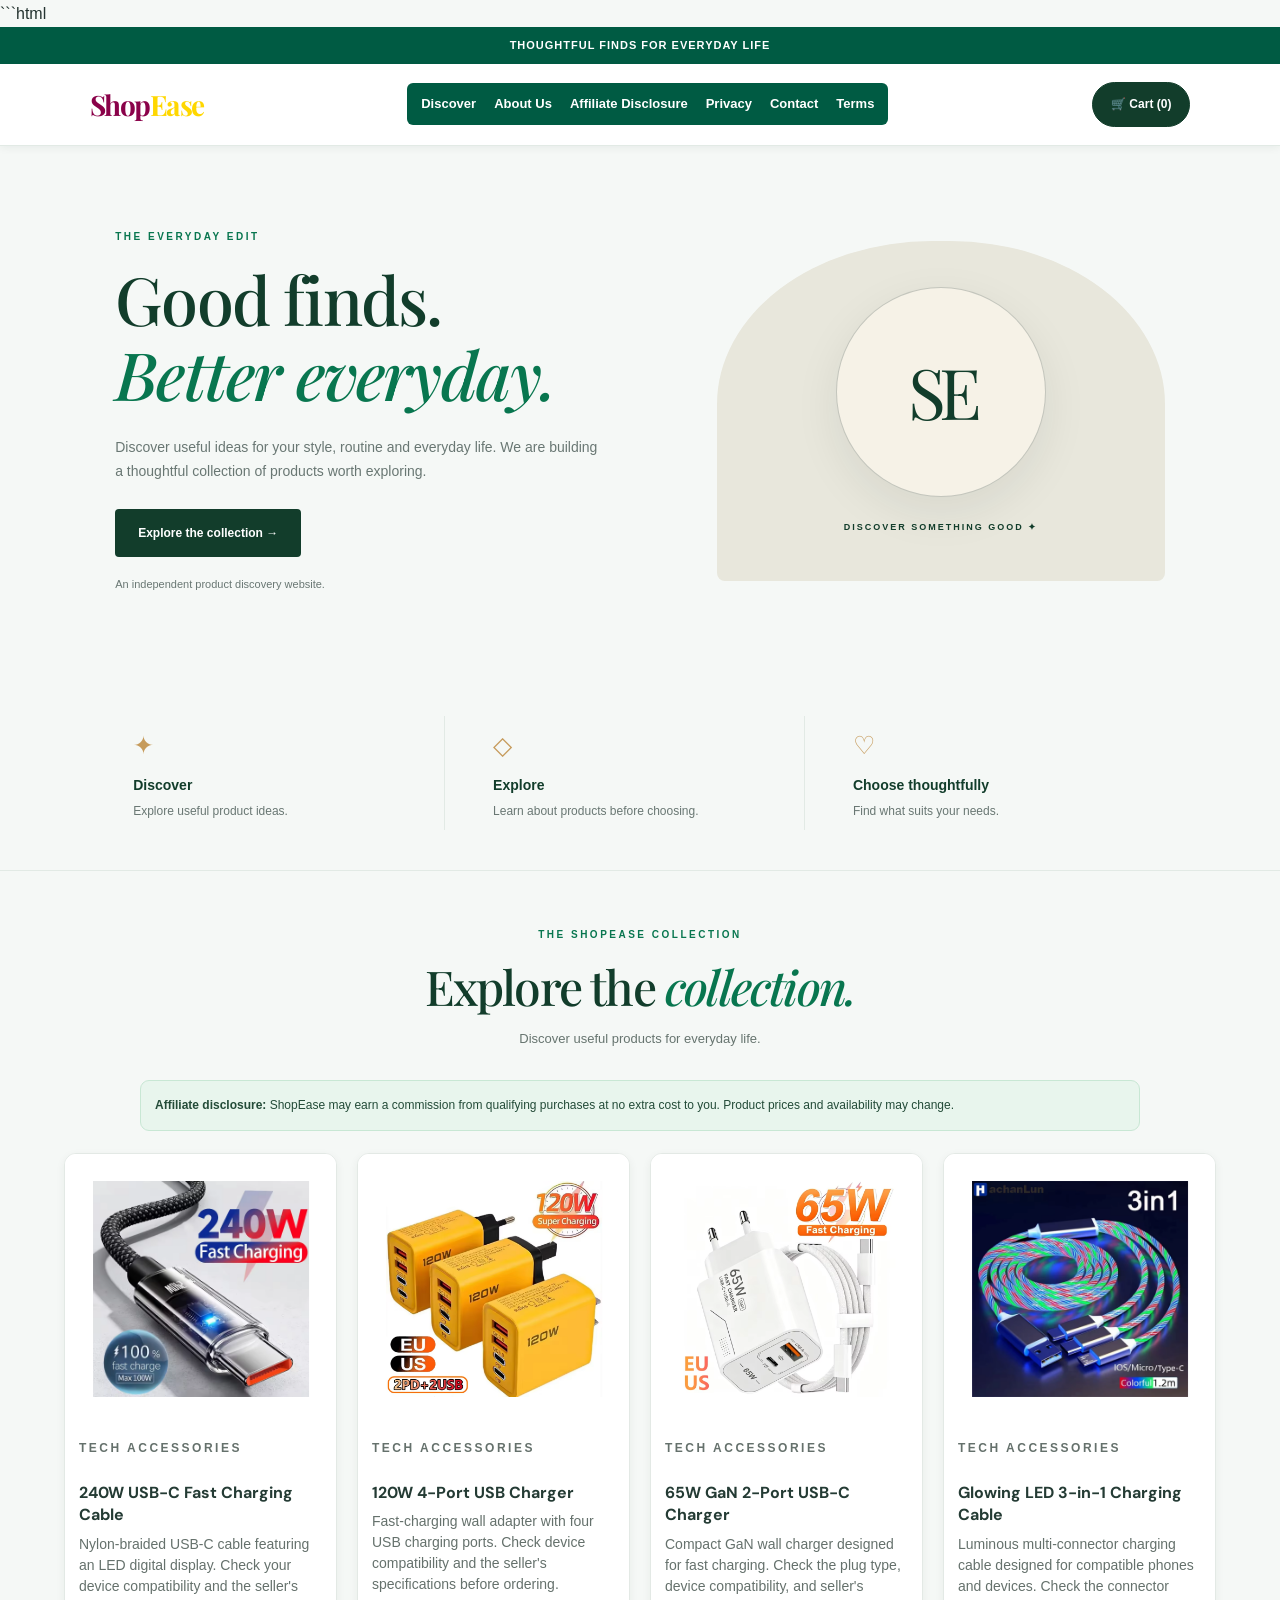
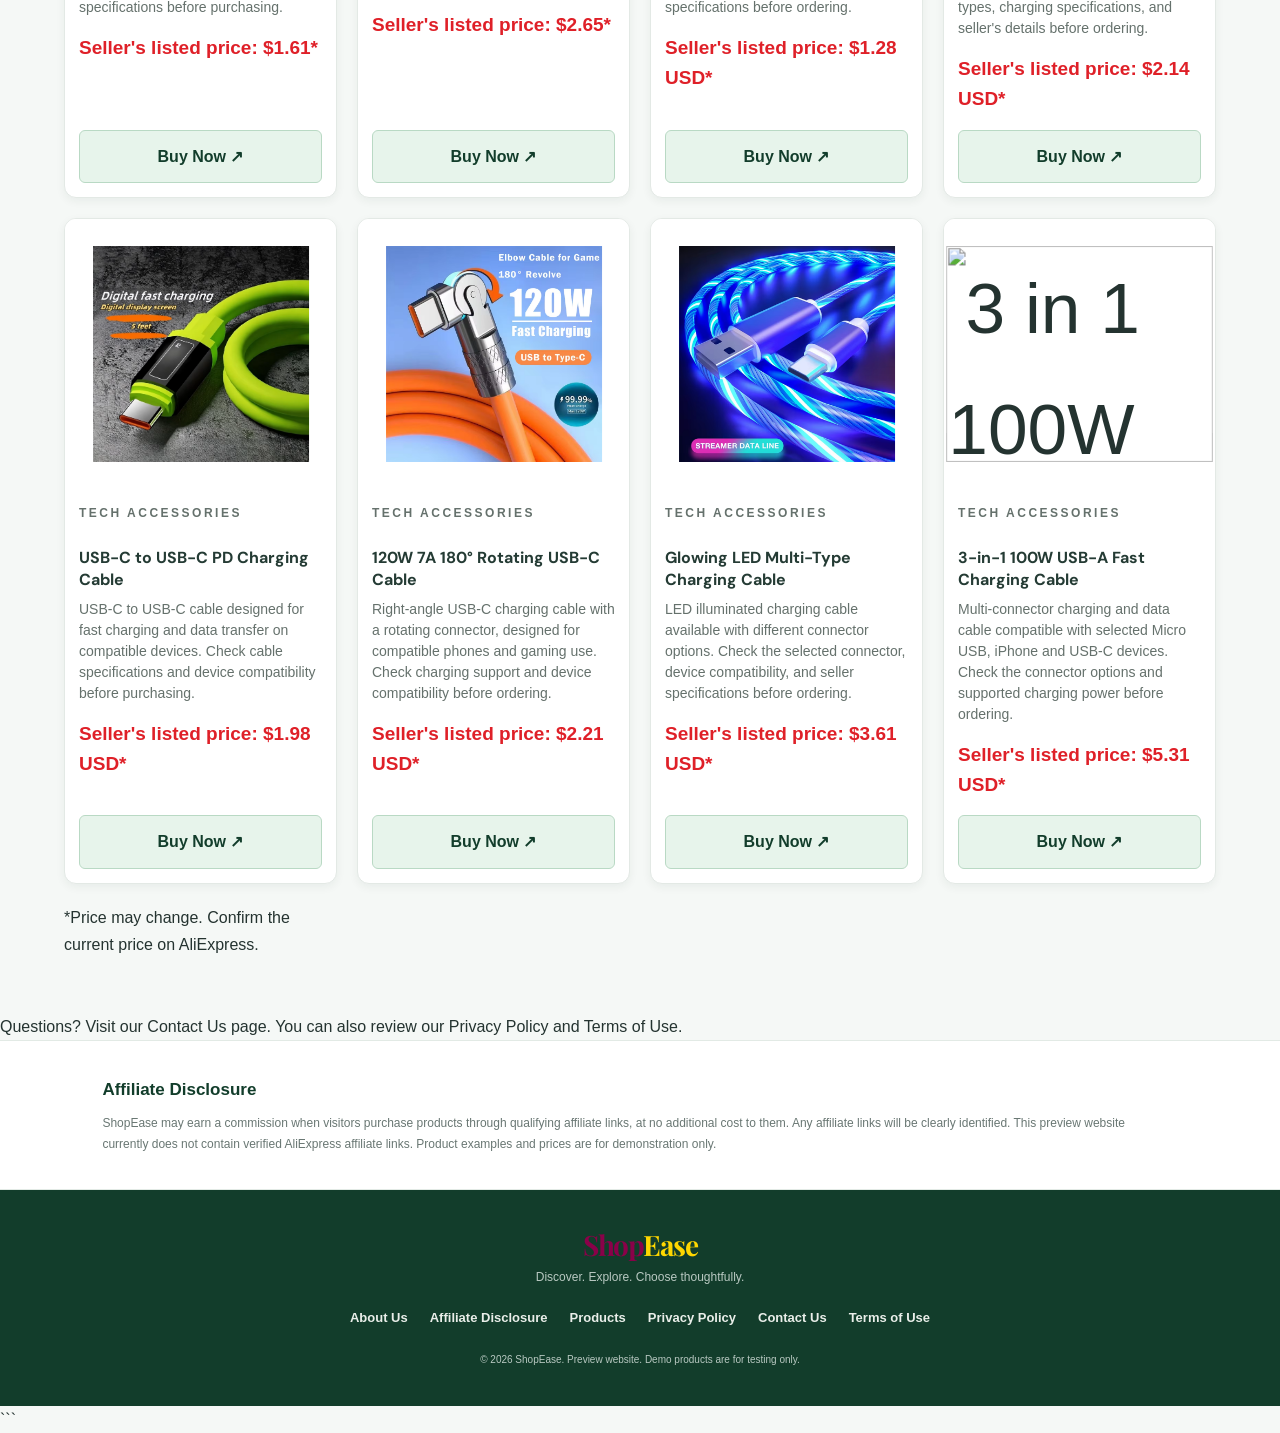
==== commit a4ea9a78: "Refactor index.html structure and content" ====
--- a/index.html
+++ b/index.html
@@ -315,7 +315,37 @@
   </div>
 </article>
 
-
+<!-- Product 8 -->
+<article class="product-card">
+  <div class="product-image">
+    <img
+      src="3-in-1-100w-usb-a-charging-cable.jpg"
+      alt="3 in 1 100W USB-A Fast Charging Cable"
+      loading="lazy"
+    >
+  </div>
+
+  <div class="product-info">
+    <p class="eyebrow">TECH ACCESSORIES</p>
+
+    <h3>3-in-1 100W USB-A Fast Charging Cable</h3>
+
+    <p>
+      Multi-connector charging and data cable compatible with
+      selected Micro USB, iPhone and USB-C devices. Check the
+      connector options and supported charging power before ordering.
+    </p>
+
+    <p class="product-price">Seller's listed price: $5.31 USD*</p>
+
+    <a
+      class="btn btn-primary"
+      href="https://s.click.aliexpress.com/e/_c3uwqHJd"
+      target="_blank"
+      rel="sponsored nofollow noopener"
+    >Buy Now ↗</a>
+  </div>
+</article>
         <p class="product-note">
           *Price may change. Confirm the current price on AliExpress.
         </p>
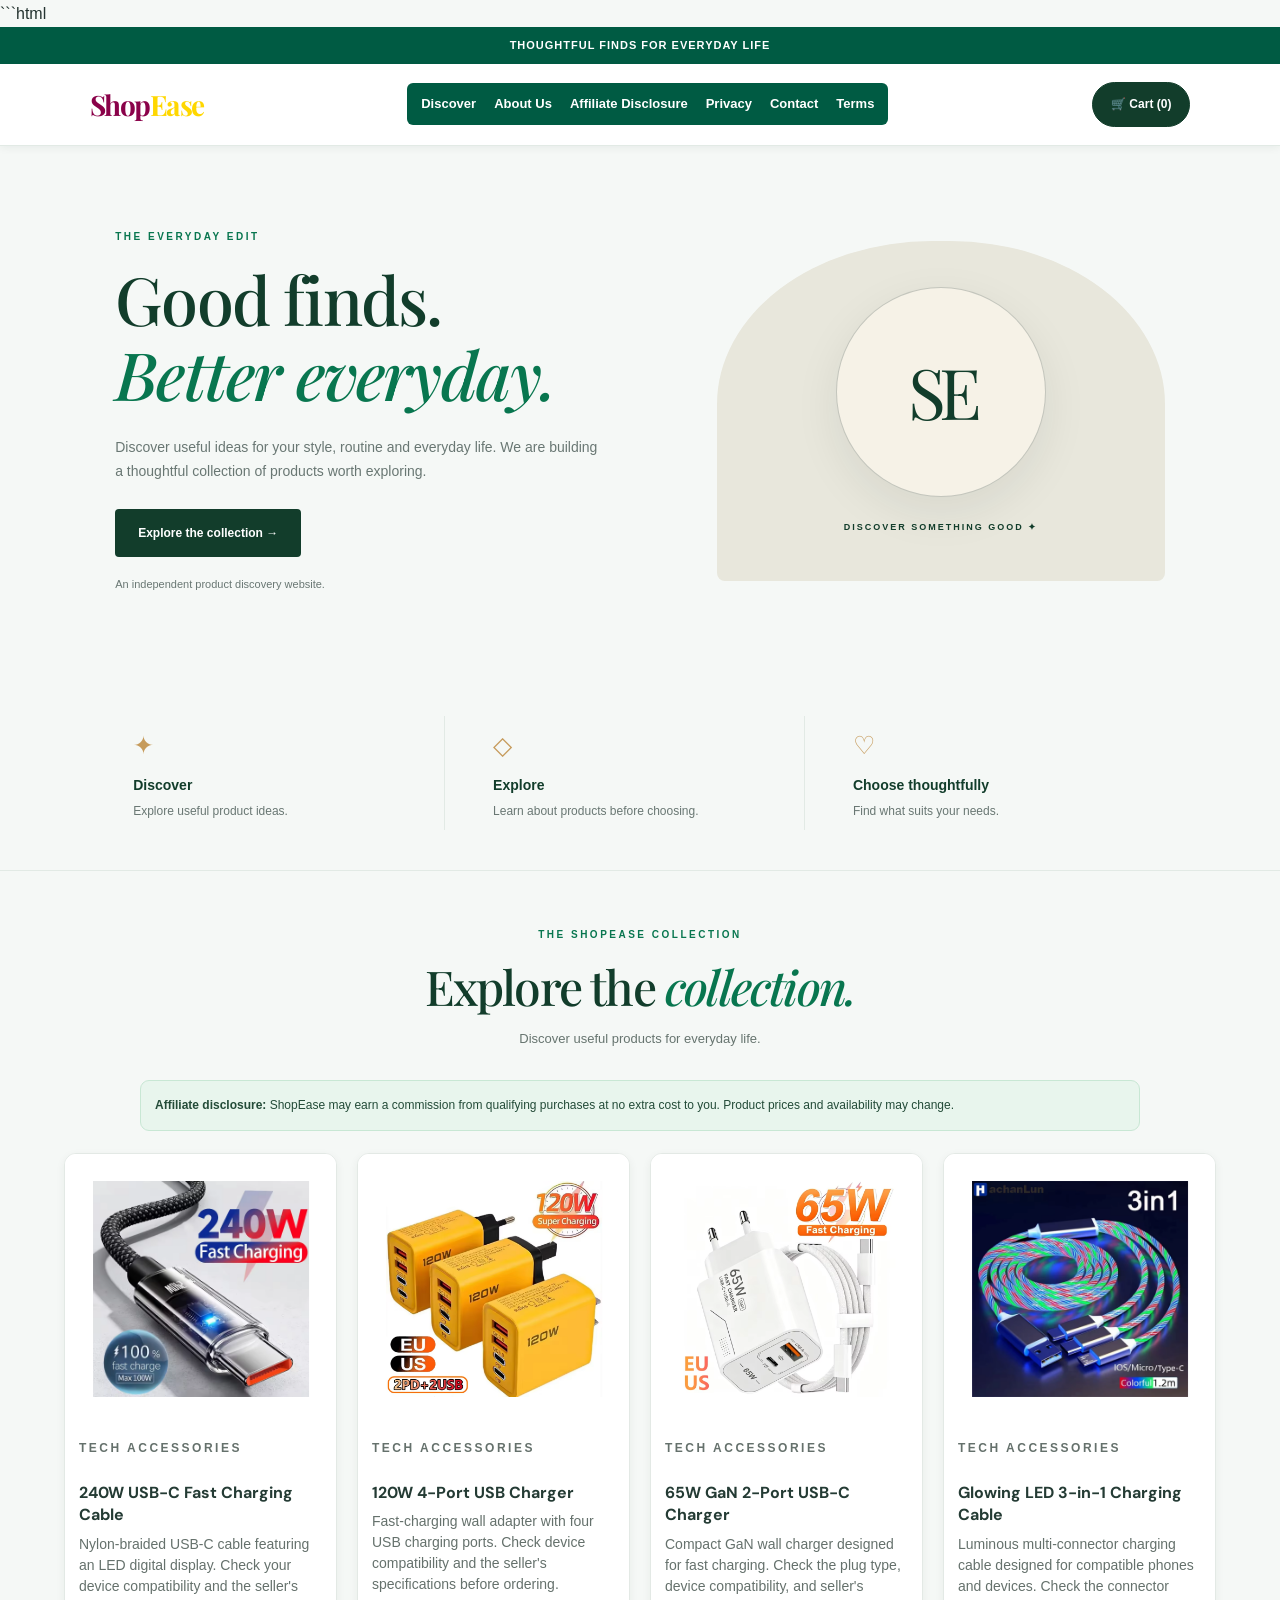
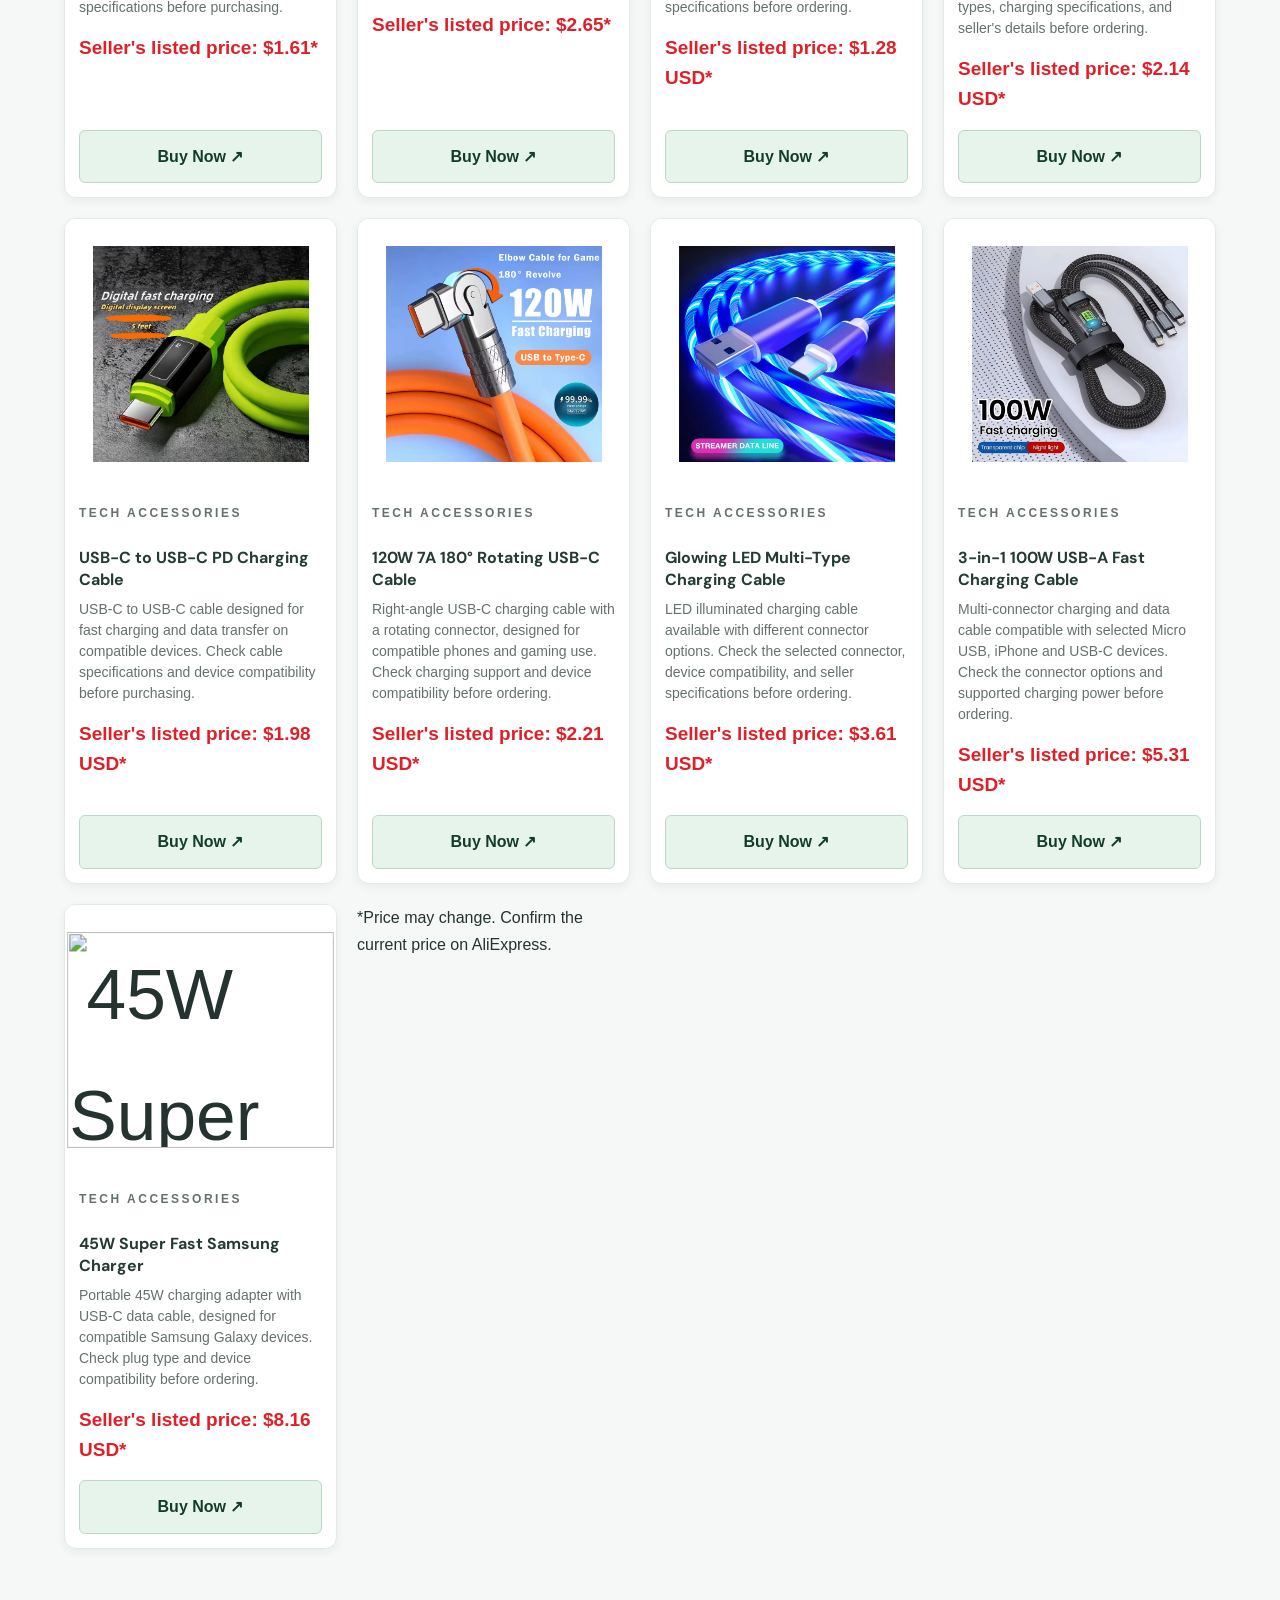
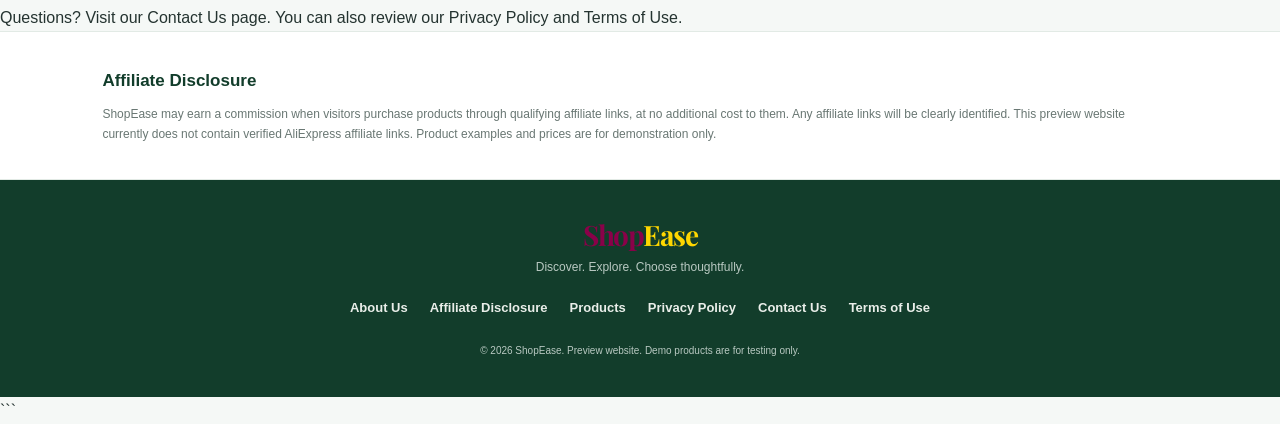
==== commit 77373380: "Refactor index.html structure and content" ====
--- a/index.html
+++ b/index.html
@@ -346,6 +346,37 @@
     >Buy Now ↗</a>
   </div>
 </article>
+  <!-- Product 9 -->
+<article class="product-card">
+  <div class="product-image">
+    <img
+      src="45w-samsung-super-fast-charger.jpg"
+      alt="45W Super Fast Samsung Charger with USB-C Cable"
+      loading="lazy"
+    >
+  </div>
+
+  <div class="product-info">
+    <p class="eyebrow">TECH ACCESSORIES</p>
+
+    <h3>45W Super Fast Samsung Charger</h3>
+
+    <p>
+      Portable 45W charging adapter with USB-C data cable,
+      designed for compatible Samsung Galaxy devices.
+      Check plug type and device compatibility before ordering.
+    </p>
+
+    <p class="product-price">Seller's listed price: $8.16 USD*</p>
+
+    <a
+      class="btn btn-primary"
+      href="https://s.click.aliexpress.com/e/_c4Ut4Cj1"
+      target="_blank"
+      rel="sponsored nofollow noopener"
+    >Buy Now ↗</a>
+  </div>
+</article>
         <p class="product-note">
           *Price may change. Confirm the current price on AliExpress.
         </p>
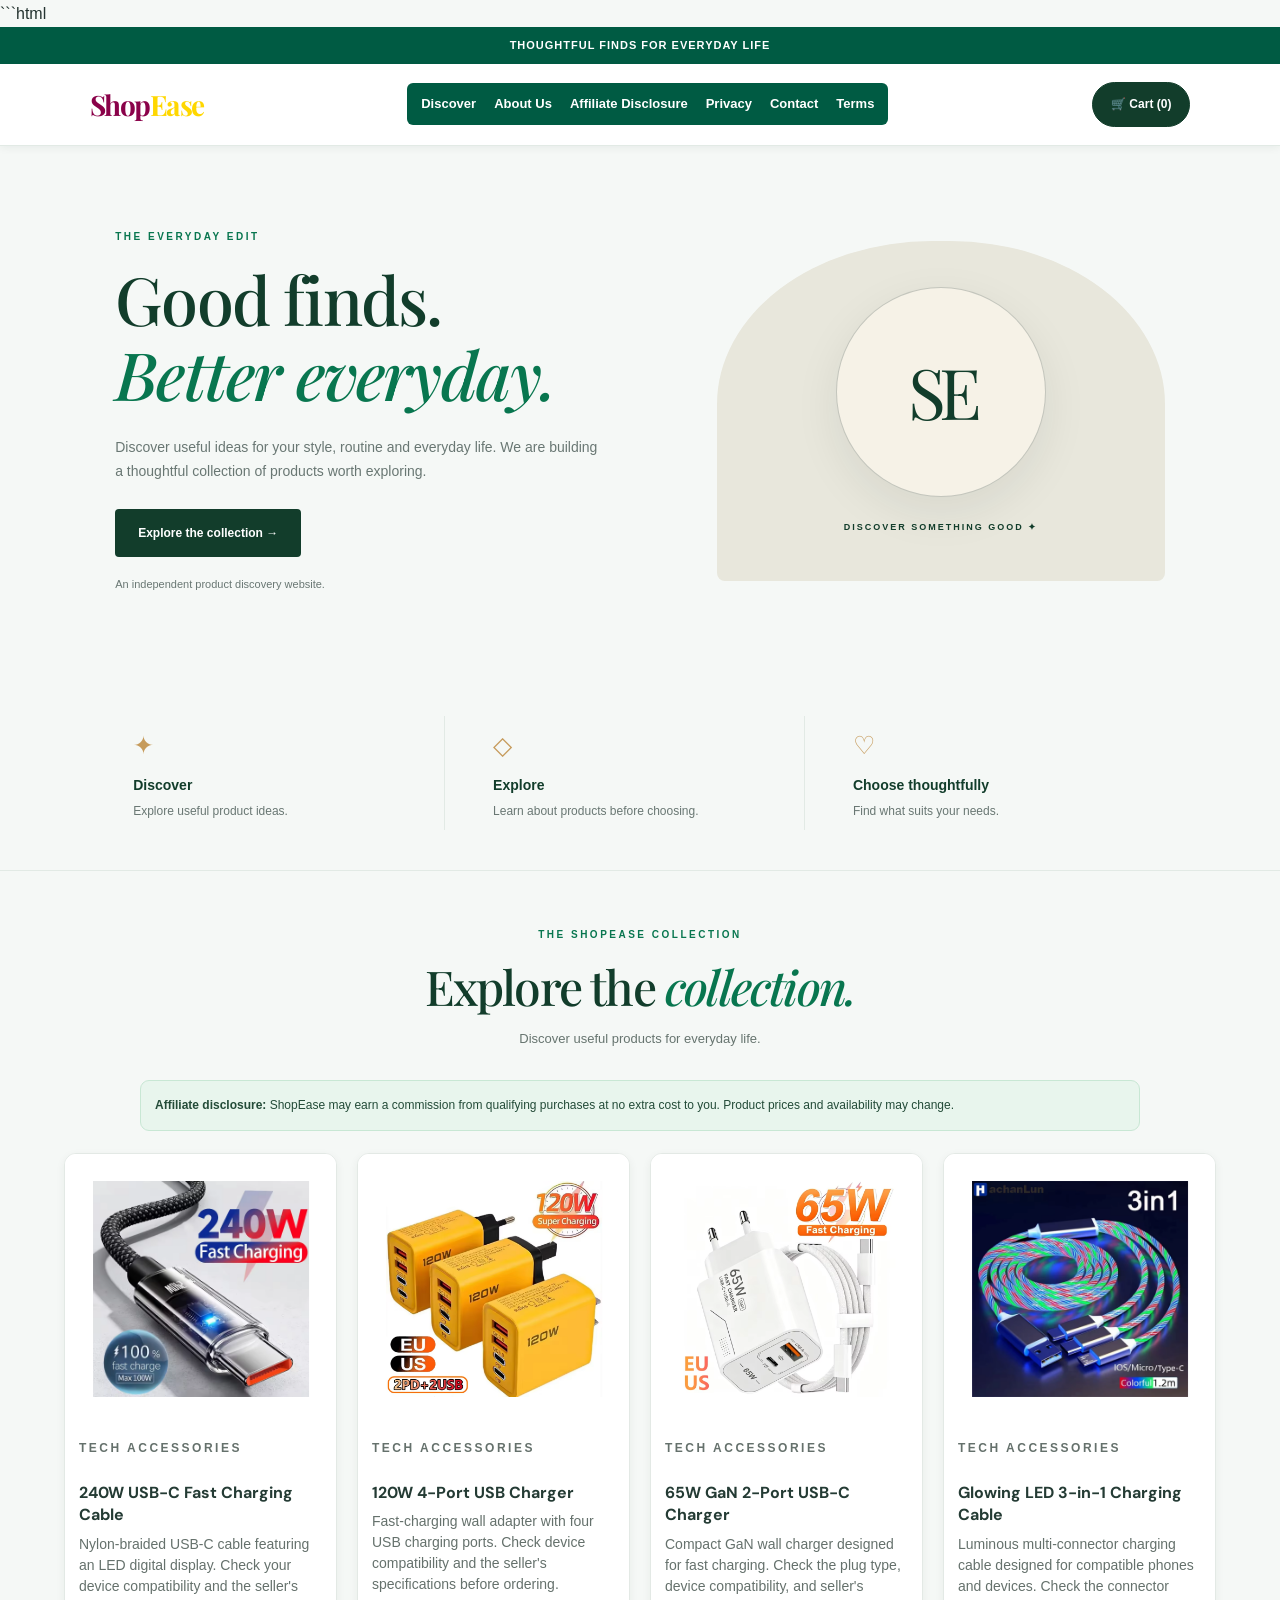
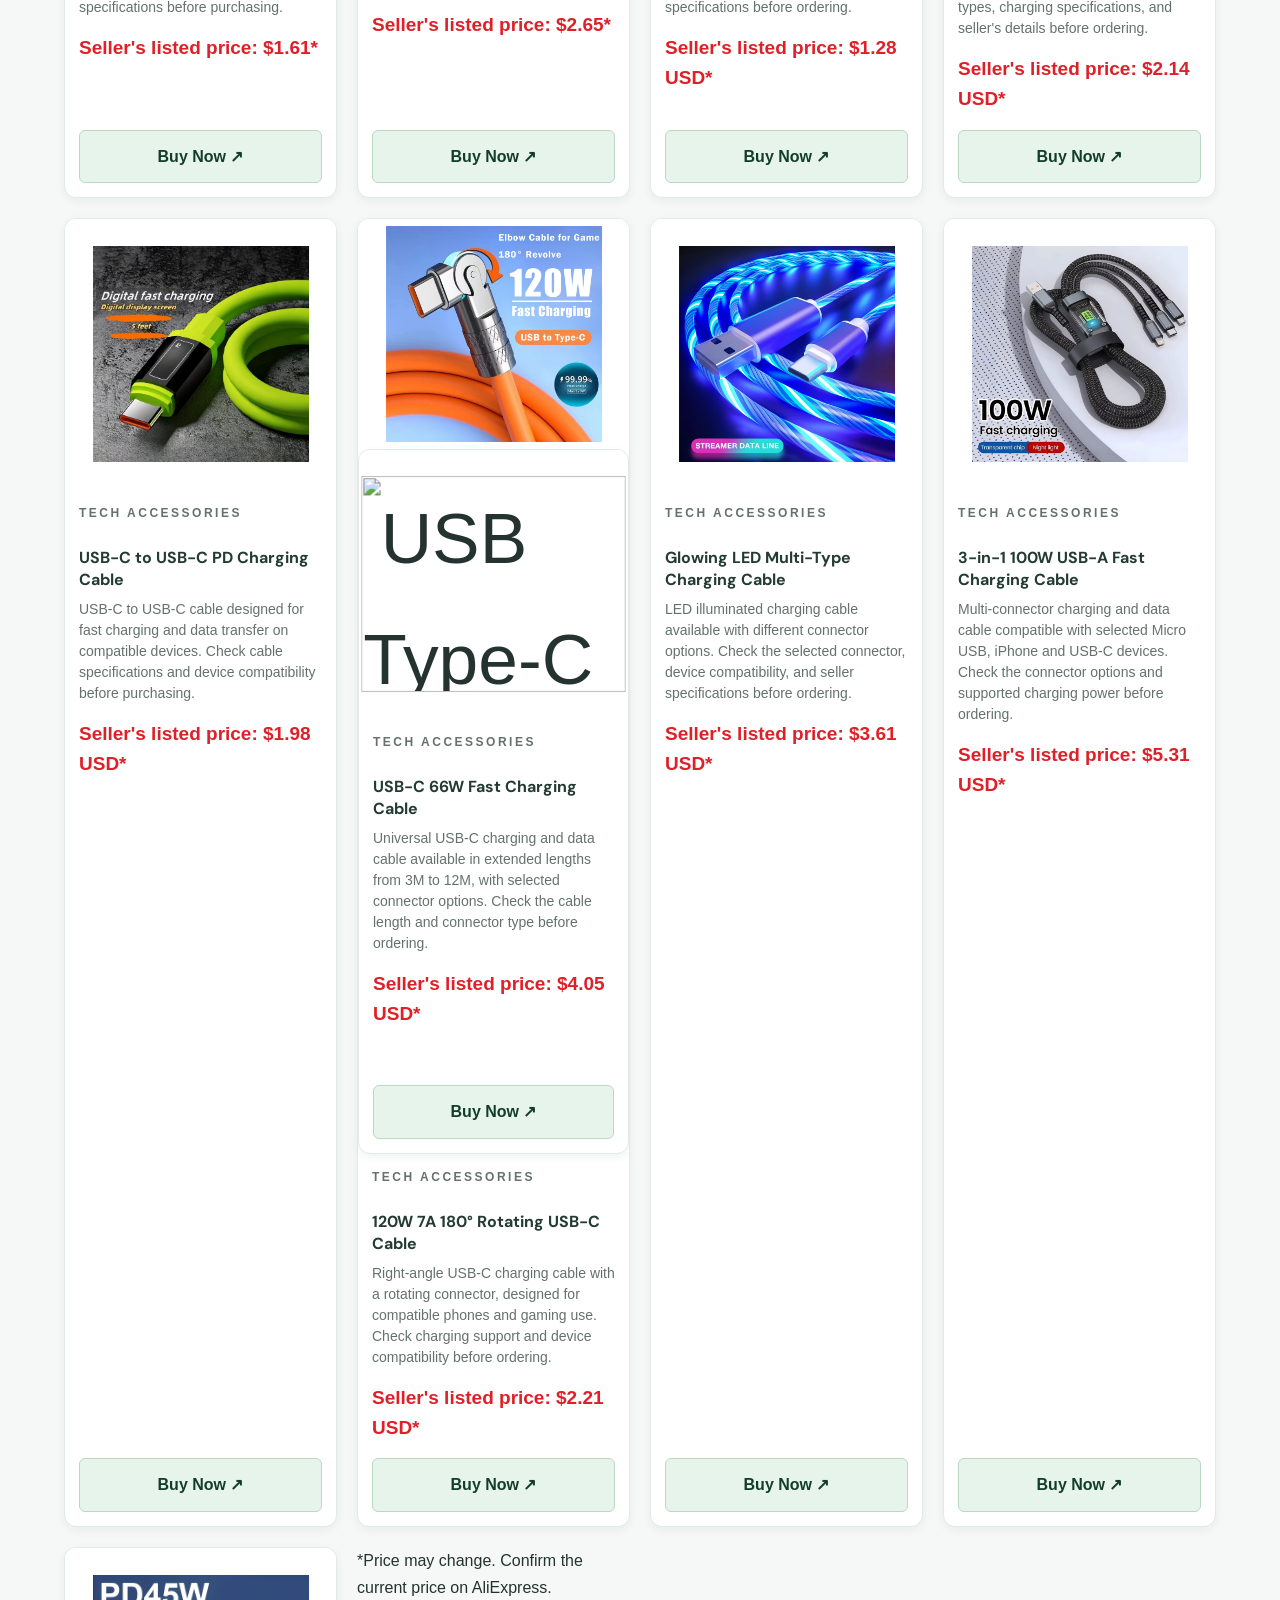
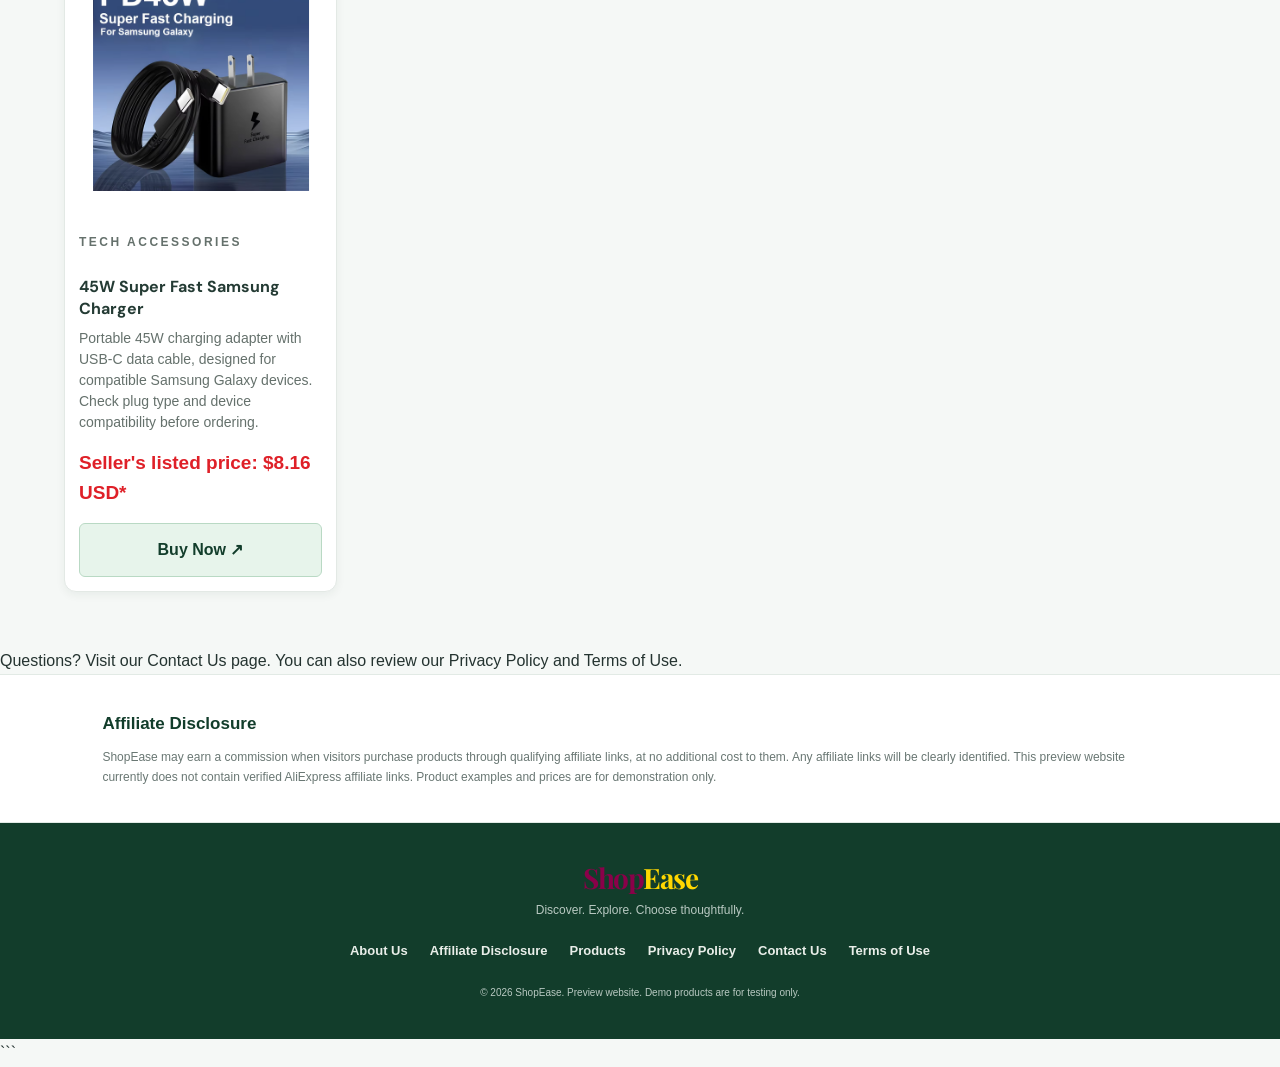
==== commit 6ba289b7: "Refactor index.html structure and content" ====
--- a/index.html
+++ b/index.html
@@ -262,7 +262,38 @@
       loading="lazy"
     >
   </div>
-
+<!-- Product 10 -->
+<article class="product-card">
+  <div class="product-image">
+    <img
+      src="usb-c-66w-fast-charging-cable.jpg"
+      alt="USB Type-C 66W Fast Charging Cable"
+      loading="lazy"
+    >
+  </div>
+
+  <div class="product-info">
+    <p class="eyebrow">TECH ACCESSORIES</p>
+
+    <h3>USB-C 66W Fast Charging Cable</h3>
+
+    <p>
+      Universal USB-C charging and data cable available in
+      extended lengths from 3M to 12M, with selected connector
+      options. Check the cable length and connector type before ordering.
+    </p>
+
+    <p class="product-price">Seller's listed price: $4.05 USD*</p>
+
+    <a
+      class="btn btn-primary"
+      href="https://s.click.aliexpress.com/e/_c4lin2iP"
+      target="_blank"
+      rel="sponsored nofollow noopener"
+    >Buy Now ↗</a>
+  </div>
+</article>
+  
   <div class="product-info">
     <p class="eyebrow">TECH ACCESSORIES</p>
     <h3>120W 7A 180° Rotating USB-C Cable</h3>
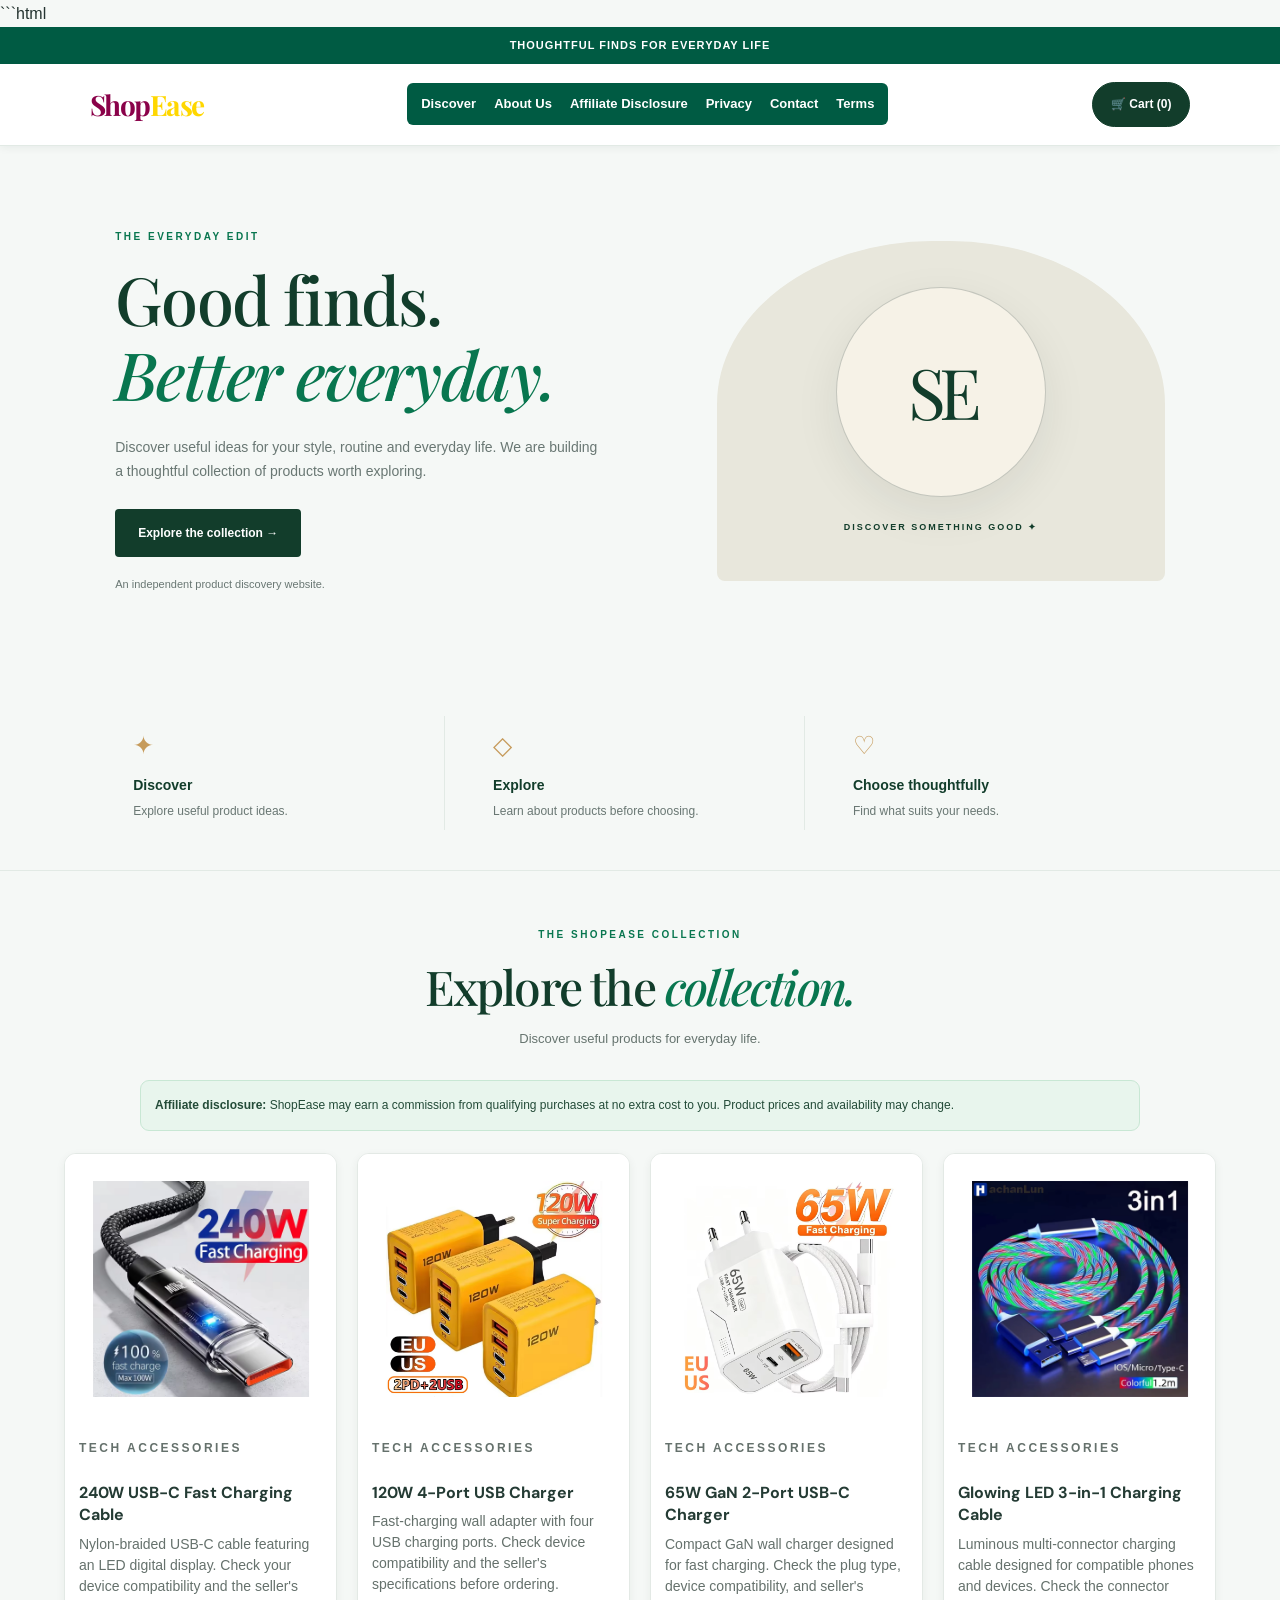
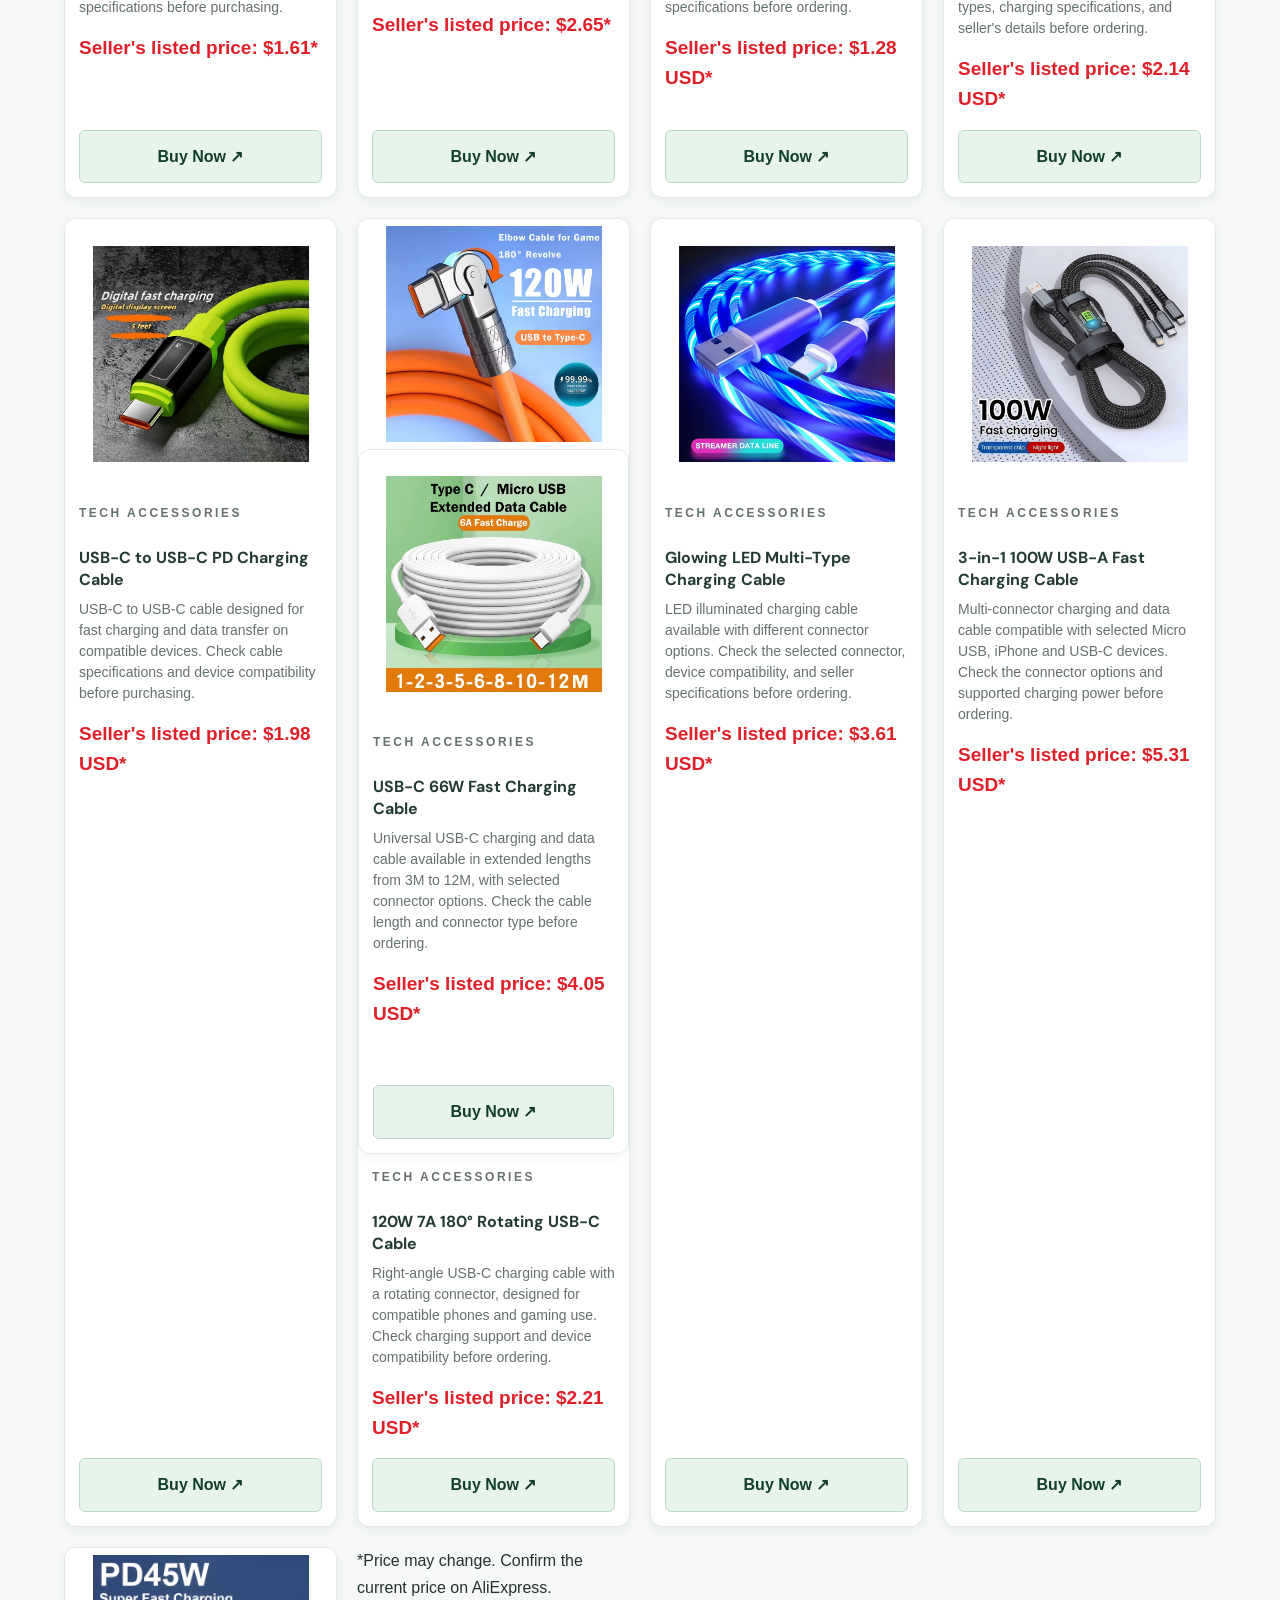
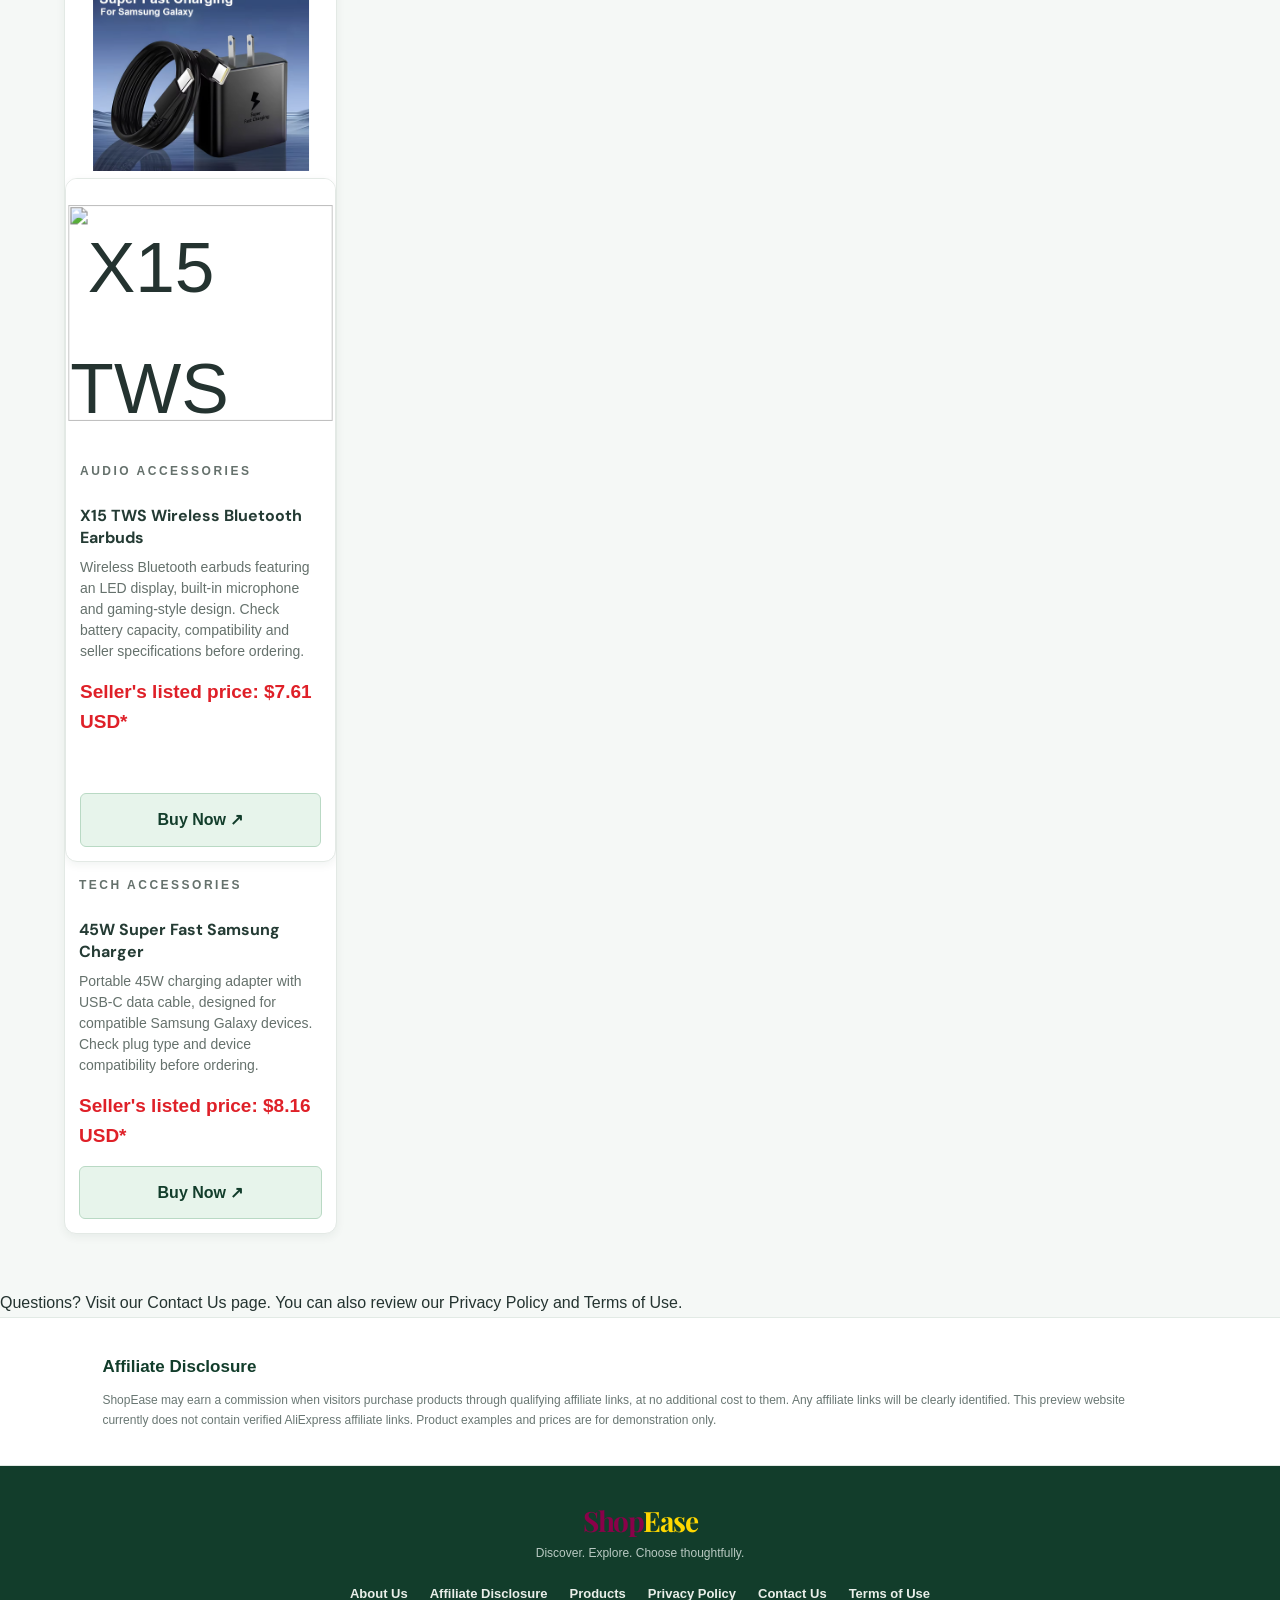
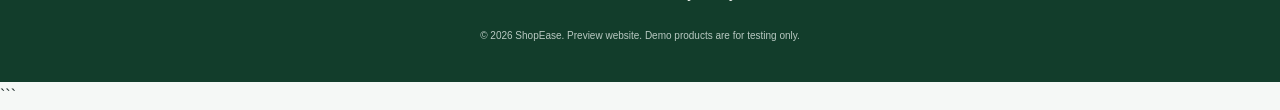
==== commit 1b8b91ee: "Refactor index.html structure and content" ====
--- a/index.html
+++ b/index.html
@@ -386,7 +386,37 @@
       loading="lazy"
     >
   </div>
-
+<!-- Product 11 -->
+<article class="product-card">
+  <div class="product-image">
+    <img
+      src="x15-tws-wireless-bluetooth-earbuds.jpg"
+      alt="X15 TWS Wireless Bluetooth Gaming Earbuds"
+      loading="lazy"
+    >
+  </div>
+
+  <div class="product-info">
+    <p class="eyebrow">AUDIO ACCESSORIES</p>
+
+    <h3>X15 TWS Wireless Bluetooth Earbuds</h3>
+
+    <p>
+      Wireless Bluetooth earbuds featuring an LED display,
+      built-in microphone and gaming-style design.
+      Check battery capacity, compatibility and seller specifications before ordering.
+    </p>
+
+    <p class="product-price">Seller's listed price: $7.61 USD*</p>
+
+    <a
+      class="btn btn-primary"
+      href="https://s.click.aliexpress.com/e/_c4OVrtzZ"
+      target="_blank"
+      rel="sponsored nofollow noopener"
+    >Buy Now ↗</a>
+  </div>
+</article>
   <div class="product-info">
     <p class="eyebrow">TECH ACCESSORIES</p>
 
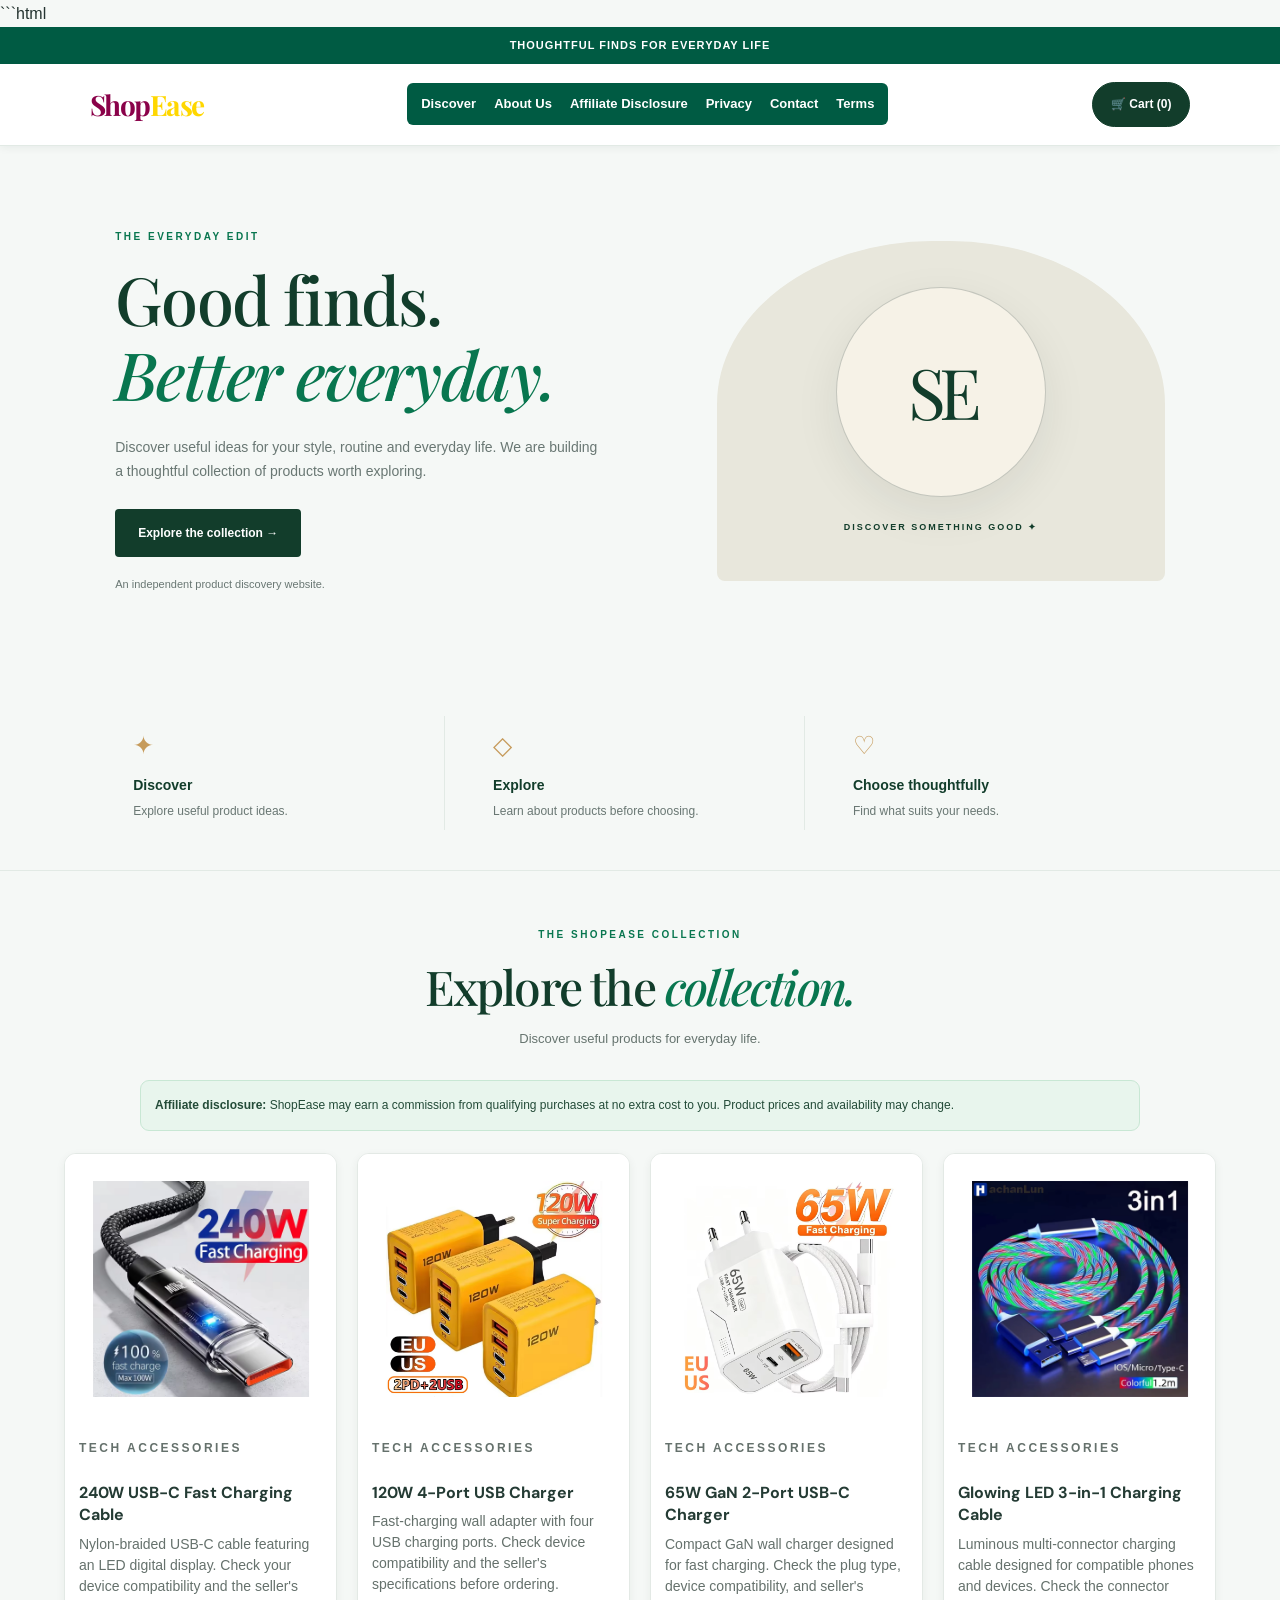
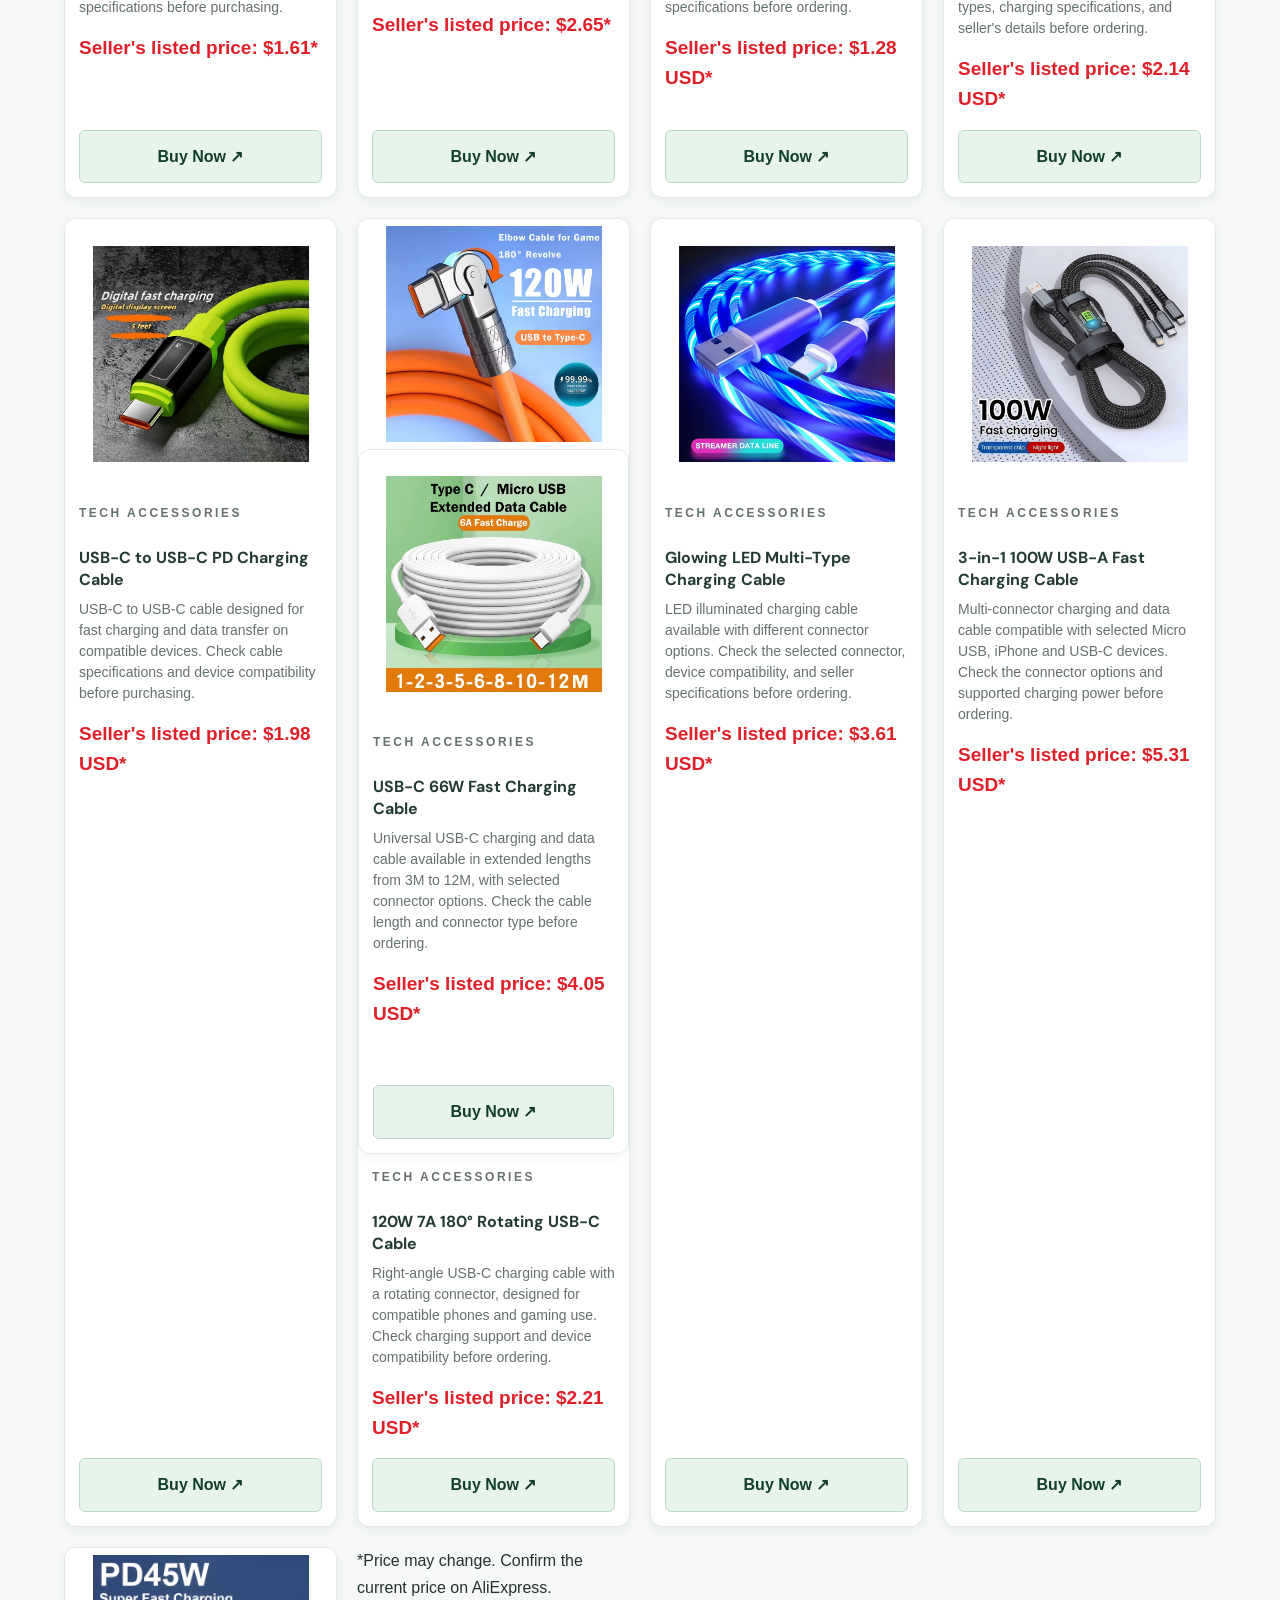
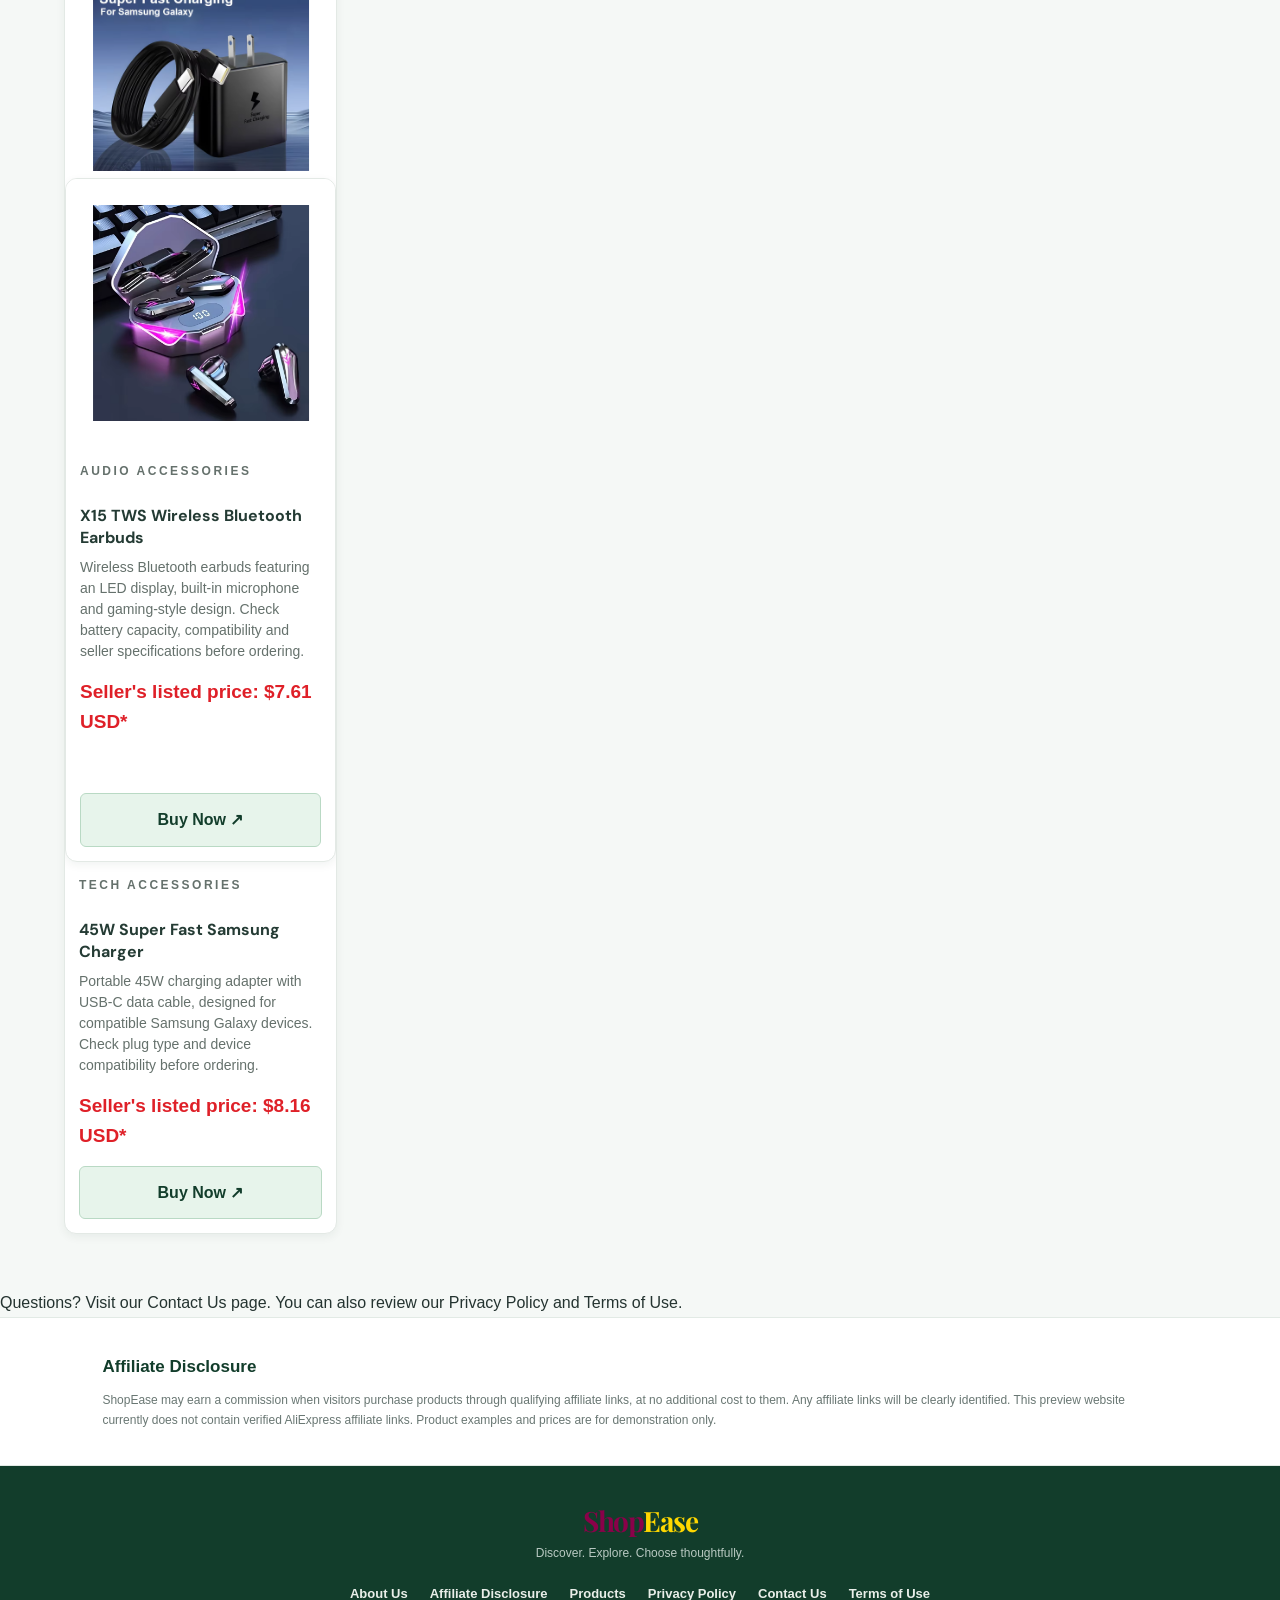
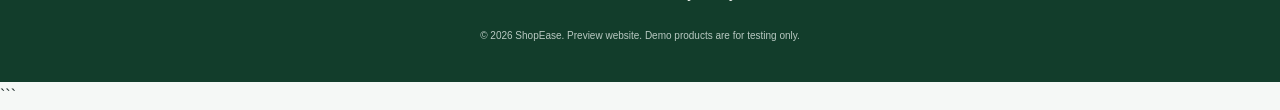
==== commit 9df2022c: "Refactor index.html for improved structure and content" ====
--- a/index.html
+++ b/index.html
@@ -262,6 +262,7 @@
       loading="lazy"
     >
   </div>
+  
 <!-- Product 10 -->
 <article class="product-card">
   <div class="product-image">
@@ -377,6 +378,7 @@
     >Buy Now ↗</a>
   </div>
 </article>
+  
   <!-- Product 9 -->
 <article class="product-card">
   <div class="product-image">
@@ -386,6 +388,7 @@
       loading="lazy"
     >
   </div>
+  
 <!-- Product 11 -->
 <article class="product-card">
   <div class="product-image">
